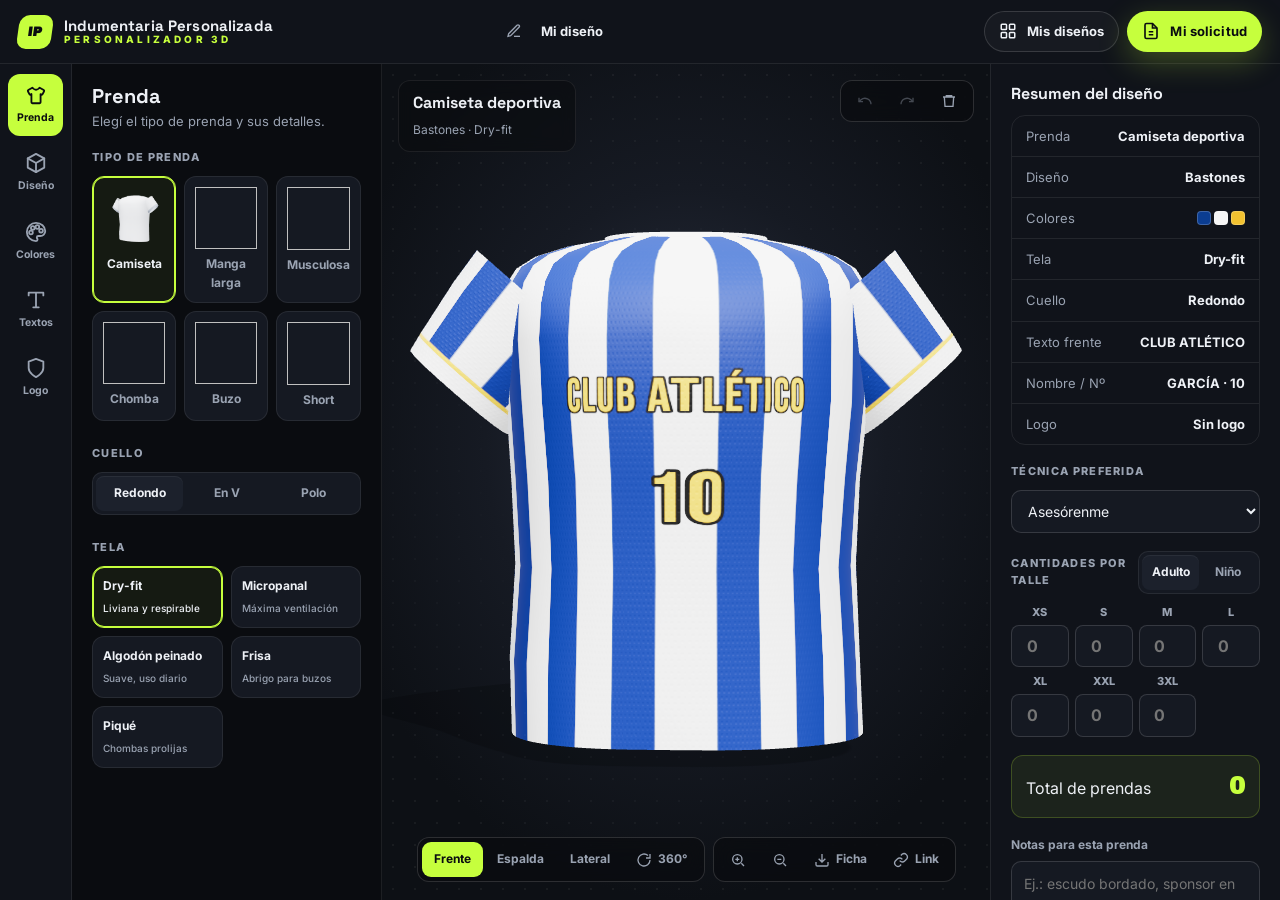
==== personalizar.html @ b4f195c6 "Sitio web con catálogo 3D y personalizador de prendas - Portada con prenda 3D interactiva, sectores " ====
<!doctype html>
<html lang="es">
<head>
  <meta charset="utf-8">
  <meta name="viewport" content="width=device-width, initial-scale=1, viewport-fit=cover">
  <title>Personalizador 3D | Indumentaria Personalizada</title>
  <meta name="description" content="Diseñá tu indumentaria en 3D: elegí prenda, estilo, colores, escudo, nombre y número, y pedí tu presupuesto.">
  <meta name="theme-color" content="#10131a">
  <link rel="preconnect" href="https://fonts.googleapis.com">
  <link rel="preconnect" href="https://fonts.gstatic.com" crossorigin>
  <link href="https://fonts.googleapis.com/css2?family=Archivo+Black&family=Bebas+Neue&family=Graduate&family=Inter:wght@400;500;600;700;800&family=Playfair+Display:wght@800&family=Space+Grotesk:wght@500;700&display=swap" rel="stylesheet">
  <link rel="stylesheet" href="css/styles.css">
  <script type="importmap">
    { "imports": { "three": "./vendor/three/three.module.min.js", "three/addons/": "./vendor/three/addons/" } }
  </script>
</head>
<body>
<div class="app">
  <!-- Barra superior -->
  <header class="app-bar">
    <a href="index.html" class="brand" aria-label="Volver al inicio">
      <span class="brand-mark" data-cfg="marcaCorta">IP</span>
      <span class="brand-text"><strong data-cfg="marca">Indumentaria Personalizada</strong><span>PERSONALIZADOR 3D</span></span>
    </a>
    <div class="app-bar-mid">
      <svg width="16" height="16" viewBox="0 0 24 24" fill="none" stroke="currentColor" stroke-width="2"><path d="M12 20h9"/><path d="M16.5 3.5a2.1 2.1 0 0 1 3 3L7 19l-4 1 1-4z"/></svg>
      <input id="designName" value="Mi diseño" aria-label="Nombre del diseño" maxlength="40">
    </div>
    <div class="app-bar-actions">
      <button class="btn btn-ghost btn-sm" id="openSaved" title="Mis diseños">
        <svg viewBox="0 0 24 24" fill="none" stroke="currentColor" stroke-width="2"><rect x="3" y="3" width="7" height="7" rx="1"/><rect x="14" y="3" width="7" height="7" rx="1"/><rect x="3" y="14" width="7" height="7" rx="1"/><rect x="14" y="14" width="7" height="7" rx="1"/></svg>
        <span class="btn-label">Mis diseños</span>
      </button>
      <button class="btn btn-primary btn-sm cart-btn" id="openCart">
        <svg viewBox="0 0 24 24" fill="none" stroke="currentColor" stroke-width="2.2"><path d="M14 2H6a2 2 0 0 0-2 2v16a2 2 0 0 0 2 2h12a2 2 0 0 0 2-2V8z"/><path d="M14 2v6h6M9 13h6M9 17h6"/></svg>
        <span class="btn-label">Mi solicitud</span>
        <span class="cart-count" id="cartCount" data-n="0">0</span>
      </button>
    </div>
  </header>

  <div class="workspace">
    <!-- Navegación de pasos -->
    <nav class="rail" id="rail" aria-label="Pasos de personalización"></nav>

    <!-- Panel de opciones -->
    <aside class="panel" id="panel">
      <section class="panel-section" data-sec="prenda">
        <h2>Prenda</h2>
        <p class="sub">Elegí el tipo de prenda y sus detalles.</p>
        <div class="group"><div class="group-label">Tipo de prenda</div><div class="opt-grid cols-3" id="productOpts"></div></div>
        <div class="group" id="collarGroup"><div class="group-label">Cuello</div><div class="seg" id="collarSeg"></div></div>
        <div class="group"><div class="group-label">Tela</div><div class="opt-grid" id="fabricOpts"></div></div>
      </section>

      <section class="panel-section" data-sec="diseno">
        <h2>Diseño</h2>
        <p class="sub">Arrancá con una plantilla o elegí un estilo de diseño.</p>
        <div class="group"><div class="group-label">Estilo</div><div class="opt-grid cols-3" id="patternOpts"></div></div>
        <div class="group"><div class="group-label">Plantillas</div><div class="opt-grid cols-3" id="templateOpts"></div></div>
      </section>

      <section class="panel-section" data-sec="colores">
        <h2>Colores</h2>
        <p class="sub">Tocá una zona y elegí su color.</p>
        <div class="group"><div class="color-rows" id="colorRows"></div>
          <div class="swatches" id="swatches" aria-label="Colores rápidos"></div>
        </div>
        <div class="group"><div class="group-label">Paletas sugeridas</div><div class="palettes" id="palettes"></div></div>
      </section>

      <section class="panel-section" data-sec="textos">
        <h2>Textos y números</h2>
        <p class="sub">Nombre de la institución, jugador y número.</p>
        <div class="field"><label for="tFront">Texto frente (club, colegio o empresa)</label><input class="input" id="tFront" maxlength="22"></div>
        <div class="row2">
          <div class="field"><label for="tName">Nombre espalda</label><input class="input" id="tName" maxlength="14"></div>
          <div class="field"><label for="tNumber">Número</label><input class="input" id="tNumber" maxlength="3" inputmode="numeric"></div>
        </div>
        <div class="toggle">Número también al frente <label class="switch"><input type="checkbox" id="tFrontNumber"><span></span></label></div>
        <div class="toggle">Contorno en letras <label class="switch"><input type="checkbox" id="tOutline"><span></span></label></div>
        <div class="group" style="margin-top: 12px"><div class="group-label">Tipografía</div><div class="opt-grid" id="fontOpts"></div></div>
        <p class="note"><svg viewBox="0 0 24 24" fill="none" stroke="currentColor" stroke-width="2"><circle cx="12" cy="12" r="10"/><path d="M12 16v-4M12 8h.01"/></svg>Si cada prenda lleva un nombre y número distinto, contanos en la solicitud y te pedimos la lista.</p>
      </section>

      <section class="panel-section" data-sec="logo">
        <h2>Escudo / Logo</h2>
        <p class="sub">Subí tu escudo o logo para verlo aplicado.</p>
        <input type="file" id="logoFile" accept="image/png,image/jpeg,image/svg+xml,image/webp" hidden>
        <div class="drop" id="logoDrop" tabindex="0" role="button" aria-label="Subir logo">
          <svg viewBox="0 0 24 24" fill="none" stroke="currentColor" stroke-width="2"><path d="M21 15v4a2 2 0 0 1-2 2H5a2 2 0 0 1-2-2v-4"/><path d="M17 8l-5-5-5 5M12 3v12"/></svg>
          <div><strong>Arrastrá tu archivo</strong> o hacé clic<br><small>PNG con fondo transparente, JPG o SVG</small></div>
        </div>
        <div id="logoControls" hidden>
          <div class="logo-preview" style="margin-top: 14px"><img id="logoImg" alt="Logo cargado"><div style="flex:1"><strong style="font-size: 13px">Logo cargado</strong><br><button class="btn btn-ghost btn-sm" id="logoRemove" style="margin-top: 6px">Quitar</button></div></div>
          <div class="group" style="margin-top: 18px"><div class="group-label">Posición</div><div class="seg" id="logoPosSeg"></div></div>
          <div class="group"><div class="group-label">Tamaño <span id="logoSizeVal">100%</span></div><input type="range" class="range" id="logoSize" min="0.6" max="1.6" step="0.05"></div>
        </div>
      </section>
    </aside>

    <!-- Visor 3D -->
    <main class="viewer" id="viewer">
      <div class="viewer-canvas" id="viewerCanvas" aria-label="Vista 3D de la prenda. Arrastrá para girar, rueda para zoom."></div>
      <div class="loading" id="loading"><div class="spinner"></div></div>
      <div class="viewer-top">
        <div class="viewer-title"><strong id="vtProduct">Camiseta deportiva</strong><span id="vtPattern">Bastones</span></div>
        <div class="tool-group">
          <button id="undoBtn" title="Deshacer (Ctrl+Z)" aria-label="Deshacer"><svg viewBox="0 0 24 24" fill="none" stroke="currentColor" stroke-width="2"><path d="M3 7v6h6"/><path d="M21 17a9 9 0 0 0-15-6.7L3 13"/></svg></button>
          <button id="redoBtn" title="Rehacer" aria-label="Rehacer"><svg viewBox="0 0 24 24" fill="none" stroke="currentColor" stroke-width="2"><path d="M21 7v6h-6"/><path d="M3 17a9 9 0 0 1 15-6.7L21 13"/></svg></button>
          <button id="resetBtn" title="Empezar de nuevo" aria-label="Empezar de nuevo"><svg viewBox="0 0 24 24" fill="none" stroke="currentColor" stroke-width="2"><path d="M3 6h18M8 6V4h8v2M19 6l-1 14H6L5 6"/></svg></button>
        </div>
      </div>
      <div class="viewer-tools">
        <div class="tool-group" id="viewBtns">
          <button data-view="frente" class="active">Frente</button>
          <button data-view="espalda">Espalda</button>
          <button data-view="izq">Lateral</button>
          <button data-view="rotar" title="Girar automáticamente"><svg viewBox="0 0 24 24" fill="none" stroke="currentColor" stroke-width="2"><path d="M21 12a9 9 0 1 1-3-6.7"/><path d="M21 3v6h-6"/></svg><span>360°</span></button>
        </div>
        <div class="tool-group">
          <button id="zoomIn" aria-label="Acercar"><svg viewBox="0 0 24 24" fill="none" stroke="currentColor" stroke-width="2"><circle cx="11" cy="11" r="7"/><path d="M21 21l-4-4M11 8v6M8 11h6"/></svg></button>
          <button id="zoomOut" aria-label="Alejar"><svg viewBox="0 0 24 24" fill="none" stroke="currentColor" stroke-width="2"><circle cx="11" cy="11" r="7"/><path d="M21 21l-4-4M8 11h6"/></svg></button>
          <button id="snapBtn" title="Descargar ficha del diseño"><svg viewBox="0 0 24 24" fill="none" stroke="currentColor" stroke-width="2"><path d="M21 15v4a2 2 0 0 1-2 2H5a2 2 0 0 1-2-2v-4"/><path d="M7 10l5 5 5-5M12 15V3"/></svg><span>Ficha</span></button>
          <button id="shareBtn" title="Copiar link del diseño"><svg viewBox="0 0 24 24" fill="none" stroke="currentColor" stroke-width="2"><path d="M10 13a5 5 0 0 0 7.5.5l3-3a5 5 0 0 0-7-7l-1.7 1.7"/><path d="M14 11a5 5 0 0 0-7.5-.5l-3 3a5 5 0 0 0 7 7l1.7-1.7"/></svg><span>Link</span></button>
        </div>
      </div>
    </main>

    <!-- Resumen + cantidades -->
    <aside class="summary" id="summary">
      <div>
        <h3 style="margin-bottom: 12px">Resumen del diseño</h3>
        <dl class="spec" id="spec" style="margin: 0"></dl>
      </div>
      <div>
        <div class="group-label">Técnica preferida</div>
        <select class="select" id="technique">
          <option>Asesórenme</option><option>Sublimación</option><option>Bordado</option><option>Estampado / Vinilo</option>
        </select>
      </div>
      <div>
        <div class="group-label">Cantidades por talle
          <div class="seg" id="sizeSeg" style="width: 150px"><button data-k="adulto" class="active">Adulto</button><button data-k="nino">Niño</button></div>
        </div>
        <div class="sizes" id="sizes"></div>
      </div>
      <div class="total-units"><span>Total de prendas</span><strong id="totalUnits">0</strong></div>
      <div class="field" style="margin: 0"><label for="itemNotes">Notas para esta prenda</label><textarea class="textarea" id="itemNotes" placeholder="Ej.: escudo bordado, sponsor en la espalda, lista de nombres…"></textarea></div>
      <button class="btn btn-primary btn-block" id="addToCart">
        <svg viewBox="0 0 24 24" fill="none" stroke="currentColor" stroke-width="2.4"><path d="M12 5v14M5 12h14"/></svg>
        Agregar a mi solicitud
      </button>
      <button class="btn btn-ghost btn-block" id="saveDesign">Guardar en Mis diseños</button>
      <p class="note"><svg viewBox="0 0 24 24" fill="none" stroke="currentColor" stroke-width="2"><path d="M12 22s8-4 8-10V5l-8-3-8 3v7c0 6 8 10 8 10z"/></svg>La vista 3D es una referencia. Antes de producir te enviamos la propuesta final para aprobar.</p>
    </aside>
  </div>
</div>

<!-- Drawer: Solicitud de presupuesto -->
<div class="overlay" id="overlay"></div>
<aside class="drawer" id="cartDrawer" aria-label="Solicitud de presupuesto" aria-hidden="true">
  <div class="drawer-head">
    <h2>Solicitud de presupuesto</h2>
    <button class="icon-btn" data-close aria-label="Cerrar"><svg viewBox="0 0 24 24" fill="none" stroke="currentColor" stroke-width="2"><path d="M18 6L6 18M6 6l12 12"/></svg></button>
  </div>
  <div class="drawer-body" id="cartBody"></div>
</aside>

<!-- Drawer: Mis diseños -->
<aside class="drawer" id="savedDrawer" aria-label="Mis diseños" aria-hidden="true">
  <div class="drawer-head">
    <h2>Mis diseños</h2>
    <button class="icon-btn" data-close aria-label="Cerrar"><svg viewBox="0 0 24 24" fill="none" stroke="currentColor" stroke-width="2"><path d="M18 6L6 18M6 6l12 12"/></svg></button>
  </div>
  <div class="drawer-body" id="savedBody"></div>
</aside>

<div class="toast" id="toast" role="status" aria-live="polite"></div>

<script type="module" src="js/customizer.js"></script>
</body>
</html>
---- css/styles.css ----
/* =========================================================================
   Indumentaria Personalizada — estilos
   ========================================================================= */
:root {
  --bg: #0a0c10;
  --bg-2: #10131a;
  --surface: #151922;
  --surface-2: #1c212c;
  --line: rgba(255, 255, 255, 0.08);
  --line-2: rgba(255, 255, 255, 0.14);
  --text: #eef1f6;
  --muted: #9aa3b2;
  --accent: #c6ff3d;
  --accent-ink: #0a0c10;
  --blue: #3d7bff;
  --radius: 18px;
  --radius-sm: 10px;
  --shadow: 0 20px 60px rgba(0, 0, 0, 0.45);
  --font: 'Inter', system-ui, -apple-system, Segoe UI, Roboto, sans-serif;
  --display: 'Archivo Black', 'Inter', sans-serif;
  --grot: 'Space Grotesk', 'Inter', sans-serif;
  color-scheme: dark;
}

* { box-sizing: border-box; }
html { scroll-behavior: smooth; }
body {
  margin: 0;
  font-family: var(--font);
  background: var(--bg);
  color: var(--text);
  font-size: 16px;
  line-height: 1.55;
  -webkit-font-smoothing: antialiased;
}
img { max-width: 100%; display: block; }
a { color: inherit; text-decoration: none; }
button { font: inherit; color: inherit; cursor: pointer; }
input, select, textarea { font: inherit; color: inherit; }
:focus-visible { outline: 2px solid var(--accent); outline-offset: 3px; border-radius: 6px; }

.container { width: min(1200px, 100% - 40px); margin-inline: auto; }

/* ---------- Botones ---------- */
.btn {
  display: inline-flex; align-items: center; justify-content: center; gap: 10px;
  padding: 14px 22px; border-radius: 999px; border: 1px solid transparent;
  font-weight: 700; font-size: 15px; letter-spacing: 0.01em;
  transition: transform .2s ease, background .2s ease, border-color .2s ease, box-shadow .2s;
  white-space: nowrap;
}
.btn:hover { transform: translateY(-2px); }
.btn-primary { background: var(--accent); color: var(--accent-ink); box-shadow: 0 10px 30px rgba(198, 255, 61, 0.25); }
.btn-primary:hover { box-shadow: 0 14px 40px rgba(198, 255, 61, 0.38); }
.btn-ghost { border-color: var(--line-2); background: rgba(255, 255, 255, 0.03); }
.btn-ghost:hover { border-color: rgba(255, 255, 255, 0.35); }
.btn-sm { padding: 9px 14px; font-size: 13px; }
.btn-block { width: 100%; }
.btn svg { width: 18px; height: 18px; }

.tag {
  display: inline-flex; align-items: center; gap: 8px;
  padding: 6px 12px; border-radius: 999px; font-size: 12px; font-weight: 700;
  letter-spacing: .08em; text-transform: uppercase;
  background: rgba(198, 255, 61, 0.1); color: var(--accent); border: 1px solid rgba(198, 255, 61, 0.25);
}
.tag .dot { width: 7px; height: 7px; border-radius: 50%; background: var(--accent); box-shadow: 0 0 12px var(--accent); }

.eyebrow { font-family: var(--grot); font-weight: 700; letter-spacing: .14em; text-transform: uppercase; font-size: 13px; color: var(--accent); }
h1, h2, h3 { margin: 0; line-height: 1.05; }
.h-display { font-family: var(--display); text-transform: uppercase; letter-spacing: -0.01em; }
.section { padding: 110px 0; position: relative; }
.section-head { display: flex; justify-content: space-between; align-items: end; gap: 30px; margin-bottom: 48px; flex-wrap: wrap; }
.section-head h2 { font-size: clamp(32px, 4.4vw, 56px); margin-top: 12px; max-width: 20ch; }
.section-head p { color: var(--muted); max-width: 44ch; margin: 0; }

/* ---------- Header ---------- */
.site-header {
  position: fixed; inset: 0 0 auto 0; z-index: 50;
  transition: background .3s, border-color .3s, backdrop-filter .3s;
  border-bottom: 1px solid transparent;
}
.site-header.scrolled { background: rgba(10, 12, 16, 0.78); backdrop-filter: blur(14px); border-color: var(--line); }
.nav { display: flex; align-items: center; justify-content: space-between; height: 74px; gap: 20px; }
.brand { display: flex; align-items: center; gap: 12px; font-weight: 800; }
.brand-mark {
  width: 40px; height: 40px; border-radius: 12px; display: grid; place-items: center;
  background: var(--accent); color: var(--accent-ink); font-family: var(--display); font-size: 16px;
  transform: skewX(-8deg);
}
.brand-text { display: flex; flex-direction: column; line-height: 1.05; }
.brand-text strong { font-family: var(--grot); font-size: 15px; letter-spacing: .01em; }
.brand-text span { font-size: 10px; letter-spacing: .32em; color: var(--accent); font-weight: 800; }
.nav-links { display: flex; gap: 28px; font-size: 14px; font-weight: 600; color: var(--muted); }
.nav-links a { transition: color .2s; }
.nav-links a:hover { color: var(--text); }
.nav-cta { display: flex; gap: 10px; align-items: center; }
.menu-btn { display: none; background: none; border: 1px solid var(--line-2); border-radius: 10px; width: 42px; height: 42px; }

/* ---------- Hero ---------- */
.hero {
  min-height: 100vh; padding-top: 74px; position: relative; overflow: hidden;
  display: flex; align-items: center;
  background:
    radial-gradient(900px 600px at 78% 45%, rgba(61, 123, 255, 0.22), transparent 60%),
    radial-gradient(700px 500px at 60% 85%, rgba(198, 255, 61, 0.08), transparent 60%),
    var(--bg);
}
.hero::before {
  content: ''; position: absolute; inset: 0; pointer-events: none;
  background-image: linear-gradient(var(--line) 1px, transparent 1px), linear-gradient(90deg, var(--line) 1px, transparent 1px);
  background-size: 64px 64px; mask-image: radial-gradient(ellipse at 65% 50%, #000 10%, transparent 70%);
  opacity: .5;
}
.hero-grid { display: grid; grid-template-columns: 1fr 1.05fr; gap: 30px; align-items: center; position: relative; }
.hero h1 { font-size: clamp(44px, 6.4vw, 92px); margin: 22px 0; }
.hero h1 .stroke { -webkit-text-stroke: 2px var(--text); color: transparent; }
.hero h1 .hl { color: var(--accent); }
.hero p.lead { font-size: 18px; color: var(--muted); max-width: 48ch; margin: 0 0 32px; }
.hero-actions { display: flex; gap: 12px; flex-wrap: wrap; }
.hero-stats { display: flex; gap: 34px; margin-top: 48px; flex-wrap: wrap; }
.hero-stats div { border-left: 2px solid var(--accent); padding-left: 14px; }
.hero-stats strong { display: block; font-family: var(--grot); font-size: 15px; }
.hero-stats span { color: var(--muted); font-size: 13px; }

.stage { position: relative; height: min(78vh, 720px); min-height: 460px; }
.stage-canvas { position: absolute; inset: 0; cursor: grab; }
.stage-canvas:active { cursor: grabbing; }
.stage-ring {
  position: absolute; left: 50%; bottom: 7%; width: 70%; aspect-ratio: 3.2; transform: translateX(-50%);
  border-radius: 50%; border: 1px solid rgba(198, 255, 61, 0.35);
  box-shadow: 0 0 60px rgba(198, 255, 61, 0.15), inset 0 0 40px rgba(198, 255, 61, 0.1);
  pointer-events: none;
}
.stage-ui {
  position: absolute; left: 50%; bottom: 0; transform: translateX(-50%);
  display: flex; flex-direction: column; align-items: center; gap: 12px; width: 100%;
}
.chip-row { display: flex; gap: 6px; flex-wrap: wrap; justify-content: center; padding: 6px; border-radius: 999px; background: rgba(21, 25, 34, 0.8); border: 1px solid var(--line); backdrop-filter: blur(10px); }
.chip { border: 0; background: transparent; padding: 8px 14px; border-radius: 999px; font-size: 13px; font-weight: 700; color: var(--muted); transition: .2s; }
.chip:hover { color: var(--text); }
.chip.active { background: var(--text); color: var(--bg); }
.swatch-row { display: flex; gap: 8px; }
.swatch-row button {
  width: 30px; height: 30px; border-radius: 50%; border: 2px solid rgba(255, 255, 255, 0.2);
  background: conic-gradient(var(--c1) 0 50%, var(--c2) 0 100%); transition: transform .2s;
}
.swatch-row button:hover, .swatch-row button.active { transform: scale(1.15); border-color: #fff; }
.stage-hint { position: absolute; top: 12%; right: 4%; font-size: 12px; color: var(--muted); display: flex; gap: 8px; align-items: center; background: rgba(21, 25, 34, 0.7); padding: 8px 12px; border-radius: 999px; border: 1px solid var(--line); }
.float-card {
  position: absolute; background: rgba(21, 25, 34, 0.82); border: 1px solid var(--line-2); backdrop-filter: blur(12px);
  border-radius: 14px; padding: 12px 14px; font-size: 13px; box-shadow: var(--shadow);
  animation: floaty 6s ease-in-out infinite;
}
.float-card strong { display: block; font-family: var(--grot); }
.float-card span { color: var(--muted); font-size: 12px; }
.float-card.fc1 { top: 26%; left: 0; }
.float-card.fc2 { top: 52%; right: 0; animation-delay: -3s; }
@keyframes floaty { 50% { transform: translateY(-10px); } }

/* ---------- Marquee ---------- */
.marquee { border-block: 1px solid var(--line); background: var(--accent); color: var(--accent-ink); overflow: hidden; transform: rotate(-1.2deg); margin: 0 -20px; }
.marquee-track { display: flex; gap: 40px; padding: 16px 0; width: max-content; animation: marquee 28s linear infinite; font-family: var(--display); font-size: 22px; text-transform: uppercase; }
.marquee-track span { display: inline-flex; align-items: center; gap: 40px; }
.marquee-track span::after { content: '✦'; font-size: 16px; }
@keyframes marquee { to { transform: translateX(-50%); } }

/* ---------- Sectores ---------- */
.sectors { display: grid; grid-template-columns: repeat(3, 1fr); gap: 20px; }
.sector {
  position: relative; border-radius: var(--radius); overflow: hidden; padding: 30px; min-height: 600px;
  background: var(--surface); border: 1px solid var(--line);
  display: flex; flex-direction: column; justify-content: flex-end; isolation: isolate;
  transition: transform .35s ease, border-color .35s;
}
.sector:hover { transform: translateY(-6px); border-color: var(--line-2); }
.sector .sector-img { position: absolute; top: 40px; left: 0; right: 0; height: 290px; z-index: -1; display: flex; align-items: center; justify-content: center; }
.sector .sector-img img { height: 100%; width: auto; max-width: 90%; object-fit: contain; transition: transform .6s ease; filter: drop-shadow(0 20px 30px rgba(0,0,0,.5)); }
.sector:hover .sector-img img { transform: scale(1.06) rotate(-2deg); }
.sector::before { content: ''; position: absolute; inset: 0; z-index: -2; background: radial-gradient(circle at 50% 30%, var(--glow, rgba(61,123,255,.25)), transparent 60%); }
.sector .num { position: absolute; top: 22px; left: 26px; font-family: var(--display); font-size: 14px; color: var(--muted); }
.sector h3 { font-family: var(--display); font-size: 30px; text-transform: uppercase; }
.sector p { color: var(--muted); font-size: 15px; margin: 10px 0 18px; }
.sector ul { list-style: none; padding: 0; margin: 0 0 22px; display: flex; flex-wrap: wrap; gap: 6px; }
.sector li { font-size: 12px; padding: 5px 10px; border-radius: 999px; background: rgba(255,255,255,.06); border: 1px solid var(--line); }
.sector .link { font-weight: 700; color: var(--accent); display: inline-flex; gap: 8px; align-items: center; }
.sector .link::after { content: '→'; transition: transform .2s; }
.sector:hover .link::after { transform: translateX(4px); }

/* ---------- Productos ---------- */
.products { display: grid; grid-template-columns: repeat(3, 1fr); gap: 20px; }
.product {
  background: linear-gradient(180deg, var(--surface-2), var(--surface)); border: 1px solid var(--line);
  border-radius: var(--radius); overflow: hidden; display: flex; flex-direction: column; transition: transform .3s, border-color .3s;
}
.product:hover { transform: translateY(-5px); border-color: var(--line-2); }
.product-media { aspect-ratio: 1 / 0.95; display: grid; place-items: center; position: relative; background: radial-gradient(circle at 50% 45%, rgba(255,255,255,.09), transparent 65%); }
.product-media img { width: 78%; height: 92%; object-fit: contain; transition: opacity .4s, transform .5s ease; }
.product-media img.back { position: absolute; opacity: 0; }
.product:hover .product-media img.front { opacity: 0; }
.product:hover .product-media img.back { opacity: 1; transform: scale(1.03); }
.product-media .badge3d { position: absolute; top: 14px; right: 14px; font-size: 11px; font-weight: 800; padding: 4px 8px; border-radius: 6px; background: rgba(0,0,0,.5); border: 1px solid var(--line-2); letter-spacing: .08em; }
.product-body { padding: 20px 22px 22px; display: flex; flex-direction: column; gap: 8px; flex: 1; }
.product-body h3 { font-family: var(--grot); font-size: 20px; }
.product-body p { margin: 0; color: var(--muted); font-size: 14px; flex: 1; }
.product-tags { display: flex; gap: 6px; flex-wrap: wrap; margin: 6px 0 12px; }
.product-tags span { font-size: 11px; font-weight: 700; padding: 4px 8px; border-radius: 6px; background: rgba(61,123,255,.14); color: #a9c3ff; }
.skeleton { background: linear-gradient(90deg, rgba(255,255,255,.04), rgba(255,255,255,.09), rgba(255,255,255,.04)); background-size: 200% 100%; animation: sk 1.4s infinite; border-radius: 12px; width: 70%; height: 80%; }
@keyframes sk { to { background-position: -200% 0; } }

/* ---------- Plantillas ---------- */
.templates { display: grid; grid-template-columns: repeat(6, 1fr); gap: 14px; }
.tpl {
  background: var(--surface); border: 1px solid var(--line); border-radius: 14px; overflow: hidden; text-align: left; padding: 0;
  transition: transform .25s, border-color .25s;
}
.tpl:hover { transform: translateY(-4px); border-color: var(--accent); }
.tpl .tpl-img { aspect-ratio: 1; display: grid; place-items: center; background: radial-gradient(circle at 50% 45%, rgba(255,255,255,.08), transparent 70%); }
.tpl .tpl-img img { width: 86%; height: 86%; object-fit: contain; }
.tpl .tpl-info { padding: 10px 12px 12px; }
.tpl strong { display: block; font-size: 13px; font-family: var(--grot); }
.tpl span { font-size: 11px; color: var(--muted); }

/* ---------- Proceso ---------- */
.steps { display: grid; grid-template-columns: repeat(4, 1fr); gap: 16px; counter-reset: step; }
.step { padding: 28px; border-radius: var(--radius); background: var(--surface); border: 1px solid var(--line); position: relative; overflow: hidden; }
.step::before { counter-increment: step; content: '0' counter(step); font-family: var(--display); font-size: 64px; color: rgba(255,255,255,.05); position: absolute; right: 14px; top: 0; }
.step .icon { width: 48px; height: 48px; border-radius: 14px; display: grid; place-items: center; background: rgba(198,255,61,.12); color: var(--accent); margin-bottom: 18px; }
.step .icon svg { width: 24px; height: 24px; }
.step h3 { font-family: var(--grot); font-size: 19px; margin-bottom: 8px; }
.step p { color: var(--muted); font-size: 14px; margin: 0; }

/* ---------- Técnicas ---------- */
.tech { display: grid; grid-template-columns: 1.1fr 1fr; gap: 20px; }
.tech-card { border-radius: var(--radius); border: 1px solid var(--line); background: var(--surface); padding: 32px; }
.tech-list { display: grid; gap: 14px; margin-top: 20px; }
.tech-item { display: grid; grid-template-columns: 44px 1fr; gap: 14px; align-items: start; padding: 16px; border-radius: 14px; background: rgba(255,255,255,.03); border: 1px solid var(--line); }
.tech-item .ic { width: 44px; height: 44px; border-radius: 12px; display: grid; place-items: center; background: rgba(61,123,255,.16); color: #a9c3ff; }
.tech-item h4 { margin: 0 0 4px; font-family: var(--grot); font-size: 16px; }
.tech-item p { margin: 0; color: var(--muted); font-size: 14px; }
.fabrics { display: grid; grid-template-columns: 1fr 1fr; gap: 12px; margin-top: 20px; }
.fabric { padding: 18px; border-radius: 14px; border: 1px solid var(--line); background: rgba(255,255,255,.03); }
.fabric .fx { height: 70px; border-radius: 10px; margin-bottom: 12px; background-color: #2a3242; }
.fabric strong { font-family: var(--grot); display: block; }
.fabric span { font-size: 13px; color: var(--muted); }
.fx-dry { background-image: radial-gradient(circle, rgba(255,255,255,.25) 1.4px, transparent 1.6px); background-size: 8px 8px; }
.fx-mp { background-image: radial-gradient(circle, rgba(0,0,0,.45) 3px, transparent 3.4px); background-size: 12px 12px; }
.fx-alg { background-image: repeating-linear-gradient(90deg, rgba(255,255,255,.08) 0 2px, transparent 2px 5px); }
.fx-fri { background-image: repeating-linear-gradient(45deg, rgba(255,255,255,.07) 0 3px, transparent 3px 7px), radial-gradient(circle at 30% 40%, rgba(255,255,255,.1), transparent 60%); }

/* ---------- CTA ---------- */
.cta {
  border-radius: 28px; padding: 64px; position: relative; overflow: hidden;
  background: linear-gradient(120deg, #1d2a5a, #0f1630 50%, #142010);
  border: 1px solid var(--line-2); display: grid; grid-template-columns: 1.4fr 1fr; gap: 30px; align-items: center;
}
.cta::after { content: ''; position: absolute; width: 500px; height: 500px; right: -120px; top: -160px; background: radial-gradient(circle, rgba(198,255,61,.25), transparent 60%); }
.cta h2 { font-size: clamp(30px, 4vw, 52px); }
.cta p { color: #c3cad8; }
.cta-actions { display: flex; gap: 12px; flex-wrap: wrap; justify-content: flex-end; position: relative; z-index: 1; }

/* ---------- FAQ ---------- */
.faq { display: grid; gap: 10px; max-width: 860px; }
.faq details { border: 1px solid var(--line); border-radius: 14px; background: var(--surface); padding: 0 22px; }
.faq summary { cursor: pointer; padding: 20px 0; font-weight: 700; list-style: none; display: flex; justify-content: space-between; gap: 20px; }
.faq summary::after { content: '+'; color: var(--accent); font-size: 22px; line-height: 1; transition: transform .2s; }
.faq details[open] summary::after { transform: rotate(45deg); }
.faq details p { color: var(--muted); margin: 0 0 20px; }

/* ---------- Footer ---------- */
.site-footer { border-top: 1px solid var(--line); padding: 60px 0 30px; margin-top: 40px; color: var(--muted); font-size: 14px; }
.footer-grid { display: grid; grid-template-columns: 1.4fr 1fr 1fr 1fr; gap: 30px; }
.footer-grid h4 { color: var(--text); font-family: var(--grot); margin: 0 0 14px; }
.footer-grid ul { list-style: none; padding: 0; margin: 0; display: grid; gap: 8px; }
.footer-grid a:hover { color: var(--text); }
.footer-bottom { display: flex; justify-content: space-between; margin-top: 40px; padding-top: 20px; border-top: 1px solid var(--line); flex-wrap: wrap; gap: 10px; }

.wa-float {
  position: fixed; right: 20px; bottom: 20px; z-index: 60; width: 56px; height: 56px; border-radius: 50%;
  background: #25d366; display: grid; place-items: center; box-shadow: 0 10px 30px rgba(37, 211, 102, .4); transition: transform .2s;
}
.wa-float:hover { transform: scale(1.08); }
.wa-float svg { width: 28px; height: 28px; color: #fff; }

/* Animación de aparición */
.reveal { opacity: 0; transform: translateY(30px); transition: opacity .8s ease, transform .8s ease; }
.reveal.in { opacity: 1; transform: none; }

/* =========================================================================
   PERSONALIZADOR (dashboard)
   ========================================================================= */
.app { height: 100vh; height: 100dvh; display: grid; grid-template-rows: 64px 1fr; overflow: hidden; }
.app-bar { display: flex; align-items: center; justify-content: space-between; padding: 0 18px; border-bottom: 1px solid var(--line); background: var(--bg-2); gap: 14px; }
.app-bar .brand-mark { width: 34px; height: 34px; font-size: 13px; border-radius: 10px; }
.app-bar-mid { display: flex; align-items: center; gap: 8px; font-size: 13px; color: var(--muted); }
.app-bar-mid input { background: transparent; border: 1px solid transparent; border-radius: 8px; padding: 6px 10px; font-weight: 700; color: var(--text); width: 220px; }
.app-bar-mid input:hover, .app-bar-mid input:focus { border-color: var(--line-2); outline: none; }
.app-bar-actions { display: flex; gap: 8px; align-items: center; }
.cart-btn { position: relative; }
.cart-count { position: absolute; top: -6px; right: -6px; min-width: 20px; height: 20px; border-radius: 10px; background: var(--accent); color: var(--accent-ink); font-size: 11px; font-weight: 800; display: grid; place-items: center; padding: 0 5px; }
.cart-count:empty, .cart-count[data-n="0"] { display: none; }

.workspace { display: grid; grid-template-columns: 72px 340px 1fr 320px; min-height: 0; }
.rail { border-right: 1px solid var(--line); background: var(--bg-2); display: flex; flex-direction: column; padding: 10px 8px; gap: 6px; }
.rail button {
  border: 0; background: transparent; border-radius: 12px; padding: 10px 4px; display: flex; flex-direction: column; align-items: center; gap: 4px;
  font-size: 10.5px; font-weight: 700; color: var(--muted); transition: .2s;
}
.rail button svg { width: 22px; height: 22px; }
.rail button:hover { color: var(--text); background: rgba(255,255,255,.04); }
.rail button.active { color: var(--accent-ink); background: var(--accent); }

.panel { border-right: 1px solid var(--line); background: var(--bg); overflow-y: auto; padding: 22px 20px 40px; }
.panel-section { display: none; }
.panel-section.active { display: block; animation: fadeIn .3s ease; }
@keyframes fadeIn { from { opacity: 0; transform: translateX(-6px); } }
.panel h2 { font-family: var(--grot); font-size: 20px; margin-bottom: 4px; }
.panel .sub { color: var(--muted); font-size: 13px; margin: 0 0 18px; }
.group { margin-bottom: 24px; }
.group-label { font-size: 11px; text-transform: uppercase; letter-spacing: .12em; font-weight: 800; color: var(--muted); margin-bottom: 10px; display: flex; justify-content: space-between; align-items: center; }

.opt-grid { display: grid; grid-template-columns: repeat(2, 1fr); gap: 8px; }
.opt-grid.cols-3 { grid-template-columns: repeat(3, 1fr); }
.opt {
  border: 1px solid var(--line); background: var(--surface); border-radius: 12px; padding: 10px; text-align: center;
  font-size: 12px; font-weight: 700; color: var(--muted); transition: .2s; display: flex; flex-direction: column; align-items: center; gap: 6px;
}
.opt:hover { border-color: var(--line-2); color: var(--text); }
.opt.active { border-color: var(--accent); color: var(--text); box-shadow: inset 0 0 0 1px var(--accent); background: rgba(198,255,61,.06); }
.opt img { width: 100%; aspect-ratio: 1; object-fit: contain; }
.opt .pat { width: 100%; aspect-ratio: 1.3; border-radius: 8px; border: 1px solid var(--line); }

.color-rows { display: grid; gap: 10px; }
.color-row { display: grid; grid-template-columns: 1fr auto; align-items: center; gap: 10px; padding: 8px 10px; border-radius: 12px; background: var(--surface); border: 1px solid var(--line); }
.color-row label { font-size: 13px; font-weight: 600; }
.color-row .cr-right { display: flex; align-items: center; gap: 8px; }
.color-row code { font-size: 11px; color: var(--muted); text-transform: uppercase; }
.color-input { width: 34px; height: 34px; border-radius: 9px; border: 2px solid var(--line-2); padding: 0; background: none; cursor: pointer; overflow: hidden; }
.color-input::-webkit-color-swatch-wrapper { padding: 0; }
.color-input::-webkit-color-swatch { border: 0; border-radius: 6px; }
.color-input::-moz-color-swatch { border: 0; border-radius: 6px; }
.color-row.active { border-color: var(--accent); }
.swatches { display: grid; grid-template-columns: repeat(8, 1fr); gap: 6px; margin-top: 12px; }
.swatches button { aspect-ratio: 1; border-radius: 8px; border: 1px solid rgba(255,255,255,.15); transition: transform .15s; }
.swatches button:hover { transform: scale(1.12); }
.palettes { display: grid; grid-template-columns: repeat(5, 1fr); gap: 8px; }
.palettes button { height: 34px; border-radius: 9px; border: 1px solid var(--line-2); background: linear-gradient(90deg, var(--a) 0 45%, var(--b) 45% 80%, var(--c) 80%); transition: transform .15s; }
.palettes button:hover { transform: translateY(-2px); }

.field { display: grid; gap: 6px; margin-bottom: 12px; }
.field label { font-size: 12px; font-weight: 700; color: var(--muted); }
.input, .select, .textarea {
  width: 100%; background: var(--surface); border: 1px solid var(--line-2); border-radius: 10px; padding: 11px 12px; font-size: 14px; transition: border-color .2s;
}
.input:focus, .select:focus, .textarea:focus { border-color: var(--accent); outline: none; }
.textarea { min-height: 90px; resize: vertical; }
.row2 { display: grid; grid-template-columns: 1fr 1fr; gap: 10px; }
.toggle { display: flex; align-items: center; justify-content: space-between; gap: 10px; font-size: 13px; font-weight: 600; padding: 8px 0; }
.switch { position: relative; width: 42px; height: 24px; flex: none; }
.switch input { opacity: 0; width: 0; height: 0; }
.switch span { position: absolute; inset: 0; border-radius: 999px; background: var(--surface-2); border: 1px solid var(--line-2); transition: .2s; cursor: pointer; }
.switch span::before { content: ''; position: absolute; width: 18px; height: 18px; top: 2px; left: 2px; border-radius: 50%; background: var(--muted); transition: .2s; }
.switch input:checked + span { background: var(--accent); }
.switch input:checked + span::before { transform: translateX(18px); background: var(--accent-ink); }

.seg { display: flex; background: var(--surface); border: 1px solid var(--line); border-radius: 10px; padding: 3px; }
.seg button { flex: 1; border: 0; background: transparent; padding: 8px; font-size: 12px; font-weight: 700; color: var(--muted); border-radius: 8px; }
.seg button.active { background: var(--surface-2); color: var(--text); box-shadow: 0 1px 0 rgba(255,255,255,.06) inset; }

.drop {
  border: 1.5px dashed var(--line-2); border-radius: 14px; padding: 22px; text-align: center; color: var(--muted); font-size: 13px; cursor: pointer; transition: .2s;
  display: grid; place-items: center; gap: 8px;
}
.drop:hover, .drop.over { border-color: var(--accent); color: var(--text); background: rgba(198,255,61,.04); }
.drop svg { width: 28px; height: 28px; }
.logo-preview { display: flex; align-items: center; gap: 12px; padding: 10px; border-radius: 12px; background: var(--surface); border: 1px solid var(--line); }
.logo-preview img { width: 56px; height: 56px; object-fit: contain; background: repeating-conic-gradient(#2a2f3a 0 25%, #1f232c 0 50%) 0 0 / 12px 12px; border-radius: 8px; }
.range { width: 100%; accent-color: var(--accent); }

/* Visor central */
.viewer {
  position: relative; min-height: 0; overflow: hidden;
  background:
    radial-gradient(60% 55% at 50% 45%, #2b3242 0%, #161a23 55%, #0d1015 100%);
}
.viewer::after { content: ''; position: absolute; inset: 0; pointer-events: none; background-image: radial-gradient(rgba(255,255,255,.05) 1px, transparent 1px); background-size: 22px 22px; mask-image: radial-gradient(circle at 50% 50%, transparent 30%, #000 80%); }
.viewer-canvas { position: absolute; inset: 0; cursor: grab; }
.viewer-canvas:active { cursor: grabbing; }
.viewer-top { position: absolute; top: 16px; left: 16px; right: 16px; display: flex; align-items: flex-start; justify-content: space-between; gap: 10px; z-index: 2; pointer-events: none; flex-wrap: wrap; }
.viewer-top > * { pointer-events: auto; }
.viewer-title { background: rgba(10,12,16,.6); border: 1px solid var(--line); border-radius: 12px; padding: 10px 14px; backdrop-filter: blur(8px); }
.viewer-title strong { font-family: var(--grot); display: block; }
.viewer-title span { font-size: 12px; color: var(--muted); }
.viewer-tools { position: absolute; left: 50%; bottom: 18px; transform: translateX(-50%); z-index: 2; display: flex; gap: 8px; align-items: center; flex-wrap: wrap; justify-content: center; width: calc(100% - 32px); }
.tool-group { display: flex; gap: 2px; padding: 4px; border-radius: 12px; background: rgba(10,12,16,.72); border: 1px solid var(--line-2); backdrop-filter: blur(10px); }
.tool-group button { border: 0; background: transparent; padding: 8px 12px; border-radius: 9px; font-size: 12px; font-weight: 700; color: var(--muted); display: inline-flex; align-items: center; gap: 6px; }
.tool-group button:hover { color: var(--text); background: rgba(255,255,255,.06); }
.tool-group button.active { color: var(--accent-ink); background: var(--accent); }
.tool-group button svg { width: 16px; height: 16px; }
.loading { position: absolute; inset: 0; display: grid; place-items: center; z-index: 3; background: rgba(13,16,21,.4); transition: opacity .3s; }
.loading.hide { opacity: 0; pointer-events: none; }
.spinner { width: 40px; height: 40px; border-radius: 50%; border: 3px solid rgba(255,255,255,.1); border-top-color: var(--accent); animation: spin .8s linear infinite; }
@keyframes spin { to { transform: rotate(360deg); } }

/* Panel derecho */
.summary { border-left: 1px solid var(--line); background: var(--bg-2); overflow-y: auto; padding: 22px 20px 30px; display: flex; flex-direction: column; gap: 18px; }
.summary h3 { font-family: var(--grot); font-size: 16px; }
.spec { display: grid; gap: 0; border: 1px solid var(--line); border-radius: 14px; overflow: hidden; }
.spec div { display: flex; justify-content: space-between; gap: 10px; padding: 10px 14px; font-size: 13px; border-bottom: 1px solid var(--line); }
.spec div:last-child { border-bottom: 0; }
.spec dt { color: var(--muted); }
.spec dd { margin: 0; font-weight: 700; text-align: right; display: flex; gap: 6px; align-items: center; }
.spec .dots { display: inline-flex; gap: 3px; }
.spec .dots i { width: 14px; height: 14px; border-radius: 4px; border: 1px solid rgba(255,255,255,.2); }
.sizes { display: grid; grid-template-columns: repeat(4, 1fr); gap: 6px; }
.size { display: grid; gap: 4px; text-align: center; }
.size label { font-size: 11px; font-weight: 800; color: var(--muted); }
.size input { width: 100%; text-align: center; background: var(--surface); border: 1px solid var(--line-2); border-radius: 8px; padding: 8px 2px; font-weight: 700; }
.size input:focus { border-color: var(--accent); outline: none; }
.total-units { display: flex; justify-content: space-between; align-items: baseline; padding: 12px 14px; border-radius: 12px; background: rgba(198,255,61,.07); border: 1px solid rgba(198,255,61,.2); }
.total-units strong { font-family: var(--display); font-size: 24px; color: var(--accent); }
.note { font-size: 12px; color: var(--muted); display: flex; gap: 8px; align-items: flex-start; }
.note svg { width: 16px; height: 16px; flex: none; margin-top: 1px; color: var(--accent); }

/* Drawer / modales */
.overlay { position: fixed; inset: 0; background: rgba(0,0,0,.55); backdrop-filter: blur(4px); z-index: 80; opacity: 0; pointer-events: none; transition: opacity .3s; }
.overlay.open { opacity: 1; pointer-events: auto; }
.drawer {
  position: fixed; top: 0; right: 0; bottom: 0; width: min(560px, 100%); z-index: 90; background: var(--bg-2); border-left: 1px solid var(--line-2);
  transform: translateX(100%); transition: transform .4s cubic-bezier(.2,.8,.2,1); display: flex; flex-direction: column;
}
.drawer.open { transform: none; }
.drawer-head { display: flex; justify-content: space-between; align-items: center; padding: 20px 24px; border-bottom: 1px solid var(--line); }
.drawer-head h2 { font-family: var(--grot); font-size: 22px; }
.drawer-body { overflow-y: auto; padding: 20px 24px 30px; flex: 1; }
.drawer-foot { padding: 16px 24px; border-top: 1px solid var(--line); display: grid; gap: 10px; }
.icon-btn { width: 38px; height: 38px; border-radius: 10px; border: 1px solid var(--line-2); background: transparent; display: grid; place-items: center; }
.icon-btn svg { width: 18px; height: 18px; }
.icon-btn:hover { border-color: rgba(255,255,255,.35); }

.cart-item { display: grid; grid-template-columns: 84px 1fr auto; gap: 14px; padding: 12px; border: 1px solid var(--line); border-radius: 14px; background: var(--surface); margin-bottom: 10px; align-items: center; }
.cart-item img { width: 84px; height: 84px; object-fit: contain; border-radius: 10px; background: radial-gradient(circle, #2b3242, #161a23); }
.cart-item h4 { margin: 0 0 4px; font-family: var(--grot); font-size: 15px; }
.cart-item p { margin: 0; color: var(--muted); font-size: 12px; }
.cart-item .ci-actions { display: flex; flex-direction: column; gap: 6px; }
.empty { text-align: center; padding: 40px 10px; color: var(--muted); }
.empty svg { width: 46px; height: 46px; margin: 0 auto 10px; opacity: .5; }
.sector-pick { display: grid; grid-template-columns: repeat(3, 1fr); gap: 8px; margin-bottom: 14px; }
.sector-pick label { cursor: pointer; }
.sector-pick input { position: absolute; opacity: 0; }
.sector-pick span { display: block; text-align: center; padding: 12px 6px; border-radius: 12px; border: 1px solid var(--line-2); font-weight: 700; font-size: 13px; transition: .2s; }
.sector-pick input:checked + span { border-color: var(--accent); background: rgba(198,255,61,.08); color: var(--accent); }
.sector-pick input:focus-visible + span { outline: 2px solid var(--accent); outline-offset: 2px; }
.form-title { font-family: var(--grot); font-size: 16px; margin: 24px 0 12px; }
.success { text-align: center; padding: 30px 10px; }
.success .check { width: 72px; height: 72px; border-radius: 50%; margin: 0 auto 16px; background: rgba(198,255,61,.12); color: var(--accent); display: grid; place-items: center; }
.success .check svg { width: 36px; height: 36px; }
.success h3 { font-family: var(--grot); font-size: 22px; margin-bottom: 8px; }
.success p { color: var(--muted); }
.saved-grid { display: grid; grid-template-columns: repeat(2, 1fr); gap: 10px; }
.saved { border: 1px solid var(--line); background: var(--surface); border-radius: 14px; overflow: hidden; position: relative; }
.saved button.open { border: 0; background: transparent; padding: 0; width: 100%; text-align: left; }
.saved img { width: 100%; aspect-ratio: 1; object-fit: contain; background: radial-gradient(circle, #2b3242, #161a23); }
.saved .si { padding: 8px 10px; font-size: 12px; }
.saved .si strong { display: block; font-size: 13px; }
.saved .del { position: absolute; top: 6px; right: 6px; width: 28px; height: 28px; border-radius: 8px; background: rgba(0,0,0,.6); border: 1px solid var(--line-2); display: grid; place-items: center; }
.saved .del svg { width: 14px; height: 14px; }

.toast {
  position: fixed; left: 50%; bottom: 24px; transform: translate(-50%, 30px); z-index: 120; opacity: 0;
  background: var(--text); color: var(--bg); padding: 12px 18px; border-radius: 12px; font-weight: 700; font-size: 14px;
  transition: .3s; pointer-events: none; box-shadow: var(--shadow);
}
.toast.show { opacity: 1; transform: translate(-50%, 0); }

.mobile-tabs { display: none; }

/* ---------- Responsive ---------- */
@media (max-width: 1280px) {
  .workspace { grid-template-columns: 72px 310px 1fr 290px; }
}
@media (max-width: 1100px) {
  .nav-links { display: none; }
  .hero-grid { grid-template-columns: 1fr; padding-top: 30px; }
  .stage { height: 560px; }
  .sectors, .products { grid-template-columns: 1fr 1fr; }
  .templates { grid-template-columns: repeat(3, 1fr); }
  .steps { grid-template-columns: 1fr 1fr; }
  .tech, .cta { grid-template-columns: 1fr; }
  .cta-actions { justify-content: flex-start; }
  .footer-grid { grid-template-columns: 1fr 1fr; }
  /* App: visor arriba, panel abajo */
  .app { height: auto; min-height: 100dvh; overflow: visible; grid-template-rows: 64px auto; }
  .workspace { grid-template-columns: 1fr; }
  .viewer { order: 1; height: 58vh; min-height: 380px; position: sticky; top: 0; z-index: 5; }
  .rail { order: 2; flex-direction: row; overflow-x: auto; border-right: 0; border-bottom: 1px solid var(--line); position: sticky; top: 58vh; z-index: 6; }
  .rail button { flex: 1; min-width: 64px; }
  .panel { order: 3; border-right: 0; overflow: visible; }
  .summary { order: 4; border-left: 0; border-top: 1px solid var(--line); overflow: visible; }
  .app-bar-mid { display: none; }
}
@media (max-width: 720px) {
  .section { padding: 80px 0; }
  .sectors, .products, .steps, .fabrics { grid-template-columns: 1fr; }
  .templates { grid-template-columns: repeat(2, 1fr); }
  .footer-grid { grid-template-columns: 1fr; }
  .cta { padding: 34px 24px; }
  .float-card { display: none; }
  .stage { height: 480px; min-height: 0; }
  .nav-cta .btn-ghost { display: none; }
  .hero-stats { gap: 18px; }
  .app-bar .btn-label { display: none; }
  .viewer { height: 52vh; }
  .rail { top: 52vh; }
  .tool-group button span { display: none; }
}
@media (prefers-reduced-motion: reduce) {
  *, *::before, *::after { animation: none !important; transition: none !important; }
  .reveal { opacity: 1; transform: none; }
}
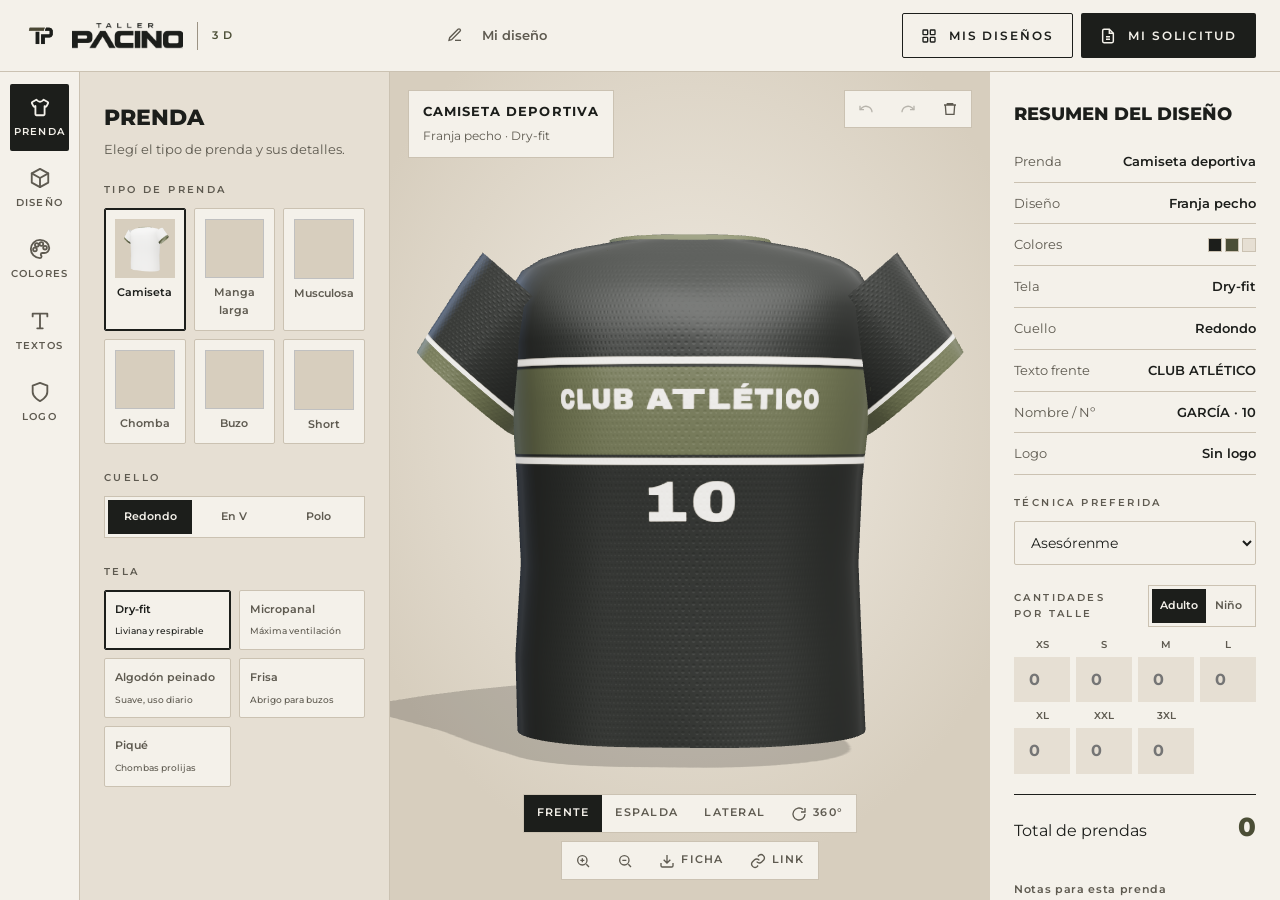
==== commit 291810c1: "Rediseño con la marca Taller Pacino enfocado en clubes - Identidad del manual de marca: beige, oliva" ====
--- a/personalizar.html
+++ b/personalizar.html
@@ -3,12 +3,13 @@
 <head>
   <meta charset="utf-8">
   <meta name="viewport" content="width=device-width, initial-scale=1, viewport-fit=cover">
-  <title>Personalizador 3D | Indumentaria Personalizada</title>
+  <title>Personalizador 3D | Taller Pacino Sport</title>
+  <link rel="icon" href="assets/img/logo-tp.png">
   <meta name="description" content="Diseñá tu indumentaria en 3D: elegí prenda, estilo, colores, escudo, nombre y número, y pedí tu presupuesto.">
-  <meta name="theme-color" content="#10131a">
+  <meta name="theme-color" content="#f4f1ea">
   <link rel="preconnect" href="https://fonts.googleapis.com">
   <link rel="preconnect" href="https://fonts.gstatic.com" crossorigin>
-  <link href="https://fonts.googleapis.com/css2?family=Archivo+Black&family=Bebas+Neue&family=Graduate&family=Inter:wght@400;500;600;700;800&family=Playfair+Display:wght@800&family=Space+Grotesk:wght@500;700&display=swap" rel="stylesheet">
+  <link href="https://fonts.googleapis.com/css2?family=Montserrat:wght@400;500;600;700;800&family=Archivo+Black&family=Bebas+Neue&family=Graduate&family=Playfair+Display:wght@800&family=Space+Grotesk:wght@500;700&display=swap" rel="stylesheet">
   <link rel="stylesheet" href="css/styles.css">
   <script type="importmap">
     { "imports": { "three": "./vendor/three/three.module.min.js", "three/addons/": "./vendor/three/addons/" } }
@@ -18,20 +19,21 @@
 <div class="app">
   <!-- Barra superior -->
   <header class="app-bar">
-    <a href="index.html" class="brand" aria-label="Volver al inicio">
-      <span class="brand-mark" data-cfg="marcaCorta">IP</span>
-      <span class="brand-text"><strong data-cfg="marca">Indumentaria Personalizada</strong><span>PERSONALIZADOR 3D</span></span>
+    <a href="index.html" class="logo" aria-label="Volver al inicio">
+      <img class="tp" src="assets/img/logo-tp.png" alt="">
+      <img class="word" src="assets/img/logo-word-dark.png" alt="Taller Pacino">
+      <span class="sep"></span><span class="line">3D</span>
     </a>
     <div class="app-bar-mid">
       <svg width="16" height="16" viewBox="0 0 24 24" fill="none" stroke="currentColor" stroke-width="2"><path d="M12 20h9"/><path d="M16.5 3.5a2.1 2.1 0 0 1 3 3L7 19l-4 1 1-4z"/></svg>
       <input id="designName" value="Mi diseño" aria-label="Nombre del diseño" maxlength="40">
     </div>
     <div class="app-bar-actions">
-      <button class="btn btn-ghost btn-sm" id="openSaved" title="Mis diseños">
+      <button class="btn btn-outline btn-sm" id="openSaved" title="Mis diseños">
         <svg viewBox="0 0 24 24" fill="none" stroke="currentColor" stroke-width="2"><rect x="3" y="3" width="7" height="7" rx="1"/><rect x="14" y="3" width="7" height="7" rx="1"/><rect x="3" y="14" width="7" height="7" rx="1"/><rect x="14" y="14" width="7" height="7" rx="1"/></svg>
         <span class="btn-label">Mis diseños</span>
       </button>
-      <button class="btn btn-primary btn-sm cart-btn" id="openCart">
+      <button class="btn btn-dark btn-sm cart-btn" id="openCart">
         <svg viewBox="0 0 24 24" fill="none" stroke="currentColor" stroke-width="2.2"><path d="M14 2H6a2 2 0 0 0-2 2v16a2 2 0 0 0 2 2h12a2 2 0 0 0 2-2V8z"/><path d="M14 2v6h6M9 13h6M9 17h6"/></svg>
         <span class="btn-label">Mi solicitud</span>
         <span class="cart-count" id="cartCount" data-n="0">0</span>
@@ -92,7 +94,7 @@
           <div><strong>Arrastrá tu archivo</strong> o hacé clic<br><small>PNG con fondo transparente, JPG o SVG</small></div>
         </div>
         <div id="logoControls" hidden>
-          <div class="logo-preview" style="margin-top: 14px"><img id="logoImg" alt="Logo cargado"><div style="flex:1"><strong style="font-size: 13px">Logo cargado</strong><br><button class="btn btn-ghost btn-sm" id="logoRemove" style="margin-top: 6px">Quitar</button></div></div>
+          <div class="logo-preview" style="margin-top: 14px"><img id="logoImg" alt="Logo cargado"><div style="flex:1"><strong style="font-size: 13px">Logo cargado</strong><br><button class="btn btn-outline btn-sm" id="logoRemove" style="margin-top: 6px">Quitar</button></div></div>
           <div class="group" style="margin-top: 18px"><div class="group-label">Posición</div><div class="seg" id="logoPosSeg"></div></div>
           <div class="group"><div class="group-label">Tamaño <span id="logoSizeVal">100%</span></div><input type="range" class="range" id="logoSize" min="0.6" max="1.6" step="0.05"></div>
         </div>
@@ -146,12 +148,12 @@
         <div class="sizes" id="sizes"></div>
       </div>
       <div class="total-units"><span>Total de prendas</span><strong id="totalUnits">0</strong></div>
-      <div class="field" style="margin: 0"><label for="itemNotes">Notas para esta prenda</label><textarea class="textarea" id="itemNotes" placeholder="Ej.: escudo bordado, sponsor en la espalda, lista de nombres…"></textarea></div>
-      <button class="btn btn-primary btn-block" id="addToCart">
+      <div class="field" style="margin: 0"><label for="itemNotes">Notas para esta prenda</label><textarea class="textarea" id="itemNotes" placeholder="Ej.: escudo bordado, sponsor en la espalda, categorías, lista de nombres…"></textarea></div>
+      <button class="btn btn-oliva btn-block" id="addToCart">
         <svg viewBox="0 0 24 24" fill="none" stroke="currentColor" stroke-width="2.4"><path d="M12 5v14M5 12h14"/></svg>
         Agregar a mi solicitud
       </button>
-      <button class="btn btn-ghost btn-block" id="saveDesign">Guardar en Mis diseños</button>
+      <button class="btn btn-outline btn-block" id="saveDesign">Guardar en Mis diseños</button>
       <p class="note"><svg viewBox="0 0 24 24" fill="none" stroke="currentColor" stroke-width="2"><path d="M12 22s8-4 8-10V5l-8-3-8 3v7c0 6 8 10 8 10z"/></svg>La vista 3D es una referencia. Antes de producir te enviamos la propuesta final para aprobar.</p>
     </aside>
   </div>
--- a/css/styles.css
+++ b/css/styles.css
@@ -1,25 +1,23 @@
 /* =========================================================================
-   Indumentaria Personalizada — estilos
+   Taller Pacino — Línea deportiva
+   Identidad: beige, verde oliva, topo y negro · Montserrat
    ========================================================================= */
 :root {
-  --bg: #0a0c10;
-  --bg-2: #10131a;
-  --surface: #151922;
-  --surface-2: #1c212c;
-  --line: rgba(255, 255, 255, 0.08);
-  --line-2: rgba(255, 255, 255, 0.14);
-  --text: #eef1f6;
-  --muted: #9aa3b2;
-  --accent: #c6ff3d;
-  --accent-ink: #0a0c10;
-  --blue: #3d7bff;
-  --radius: 18px;
-  --radius-sm: 10px;
-  --shadow: 0 20px 60px rgba(0, 0, 0, 0.45);
-  --font: 'Inter', system-ui, -apple-system, Segoe UI, Roboto, sans-serif;
-  --display: 'Archivo Black', 'Inter', sans-serif;
-  --grot: 'Space Grotesk', 'Inter', sans-serif;
-  color-scheme: dark;
+  --bg: #e6dfd3;
+  --surface: #f4f1ea;
+  --sand: #d7cebe;
+  --ink: #1c1e1b;
+  --dark: #24261f;
+  --muted: #5e5a50;
+  --line: #cbc2b2;
+  --oliva: #4b4e36;
+  --oliva-2: #5c6044;
+  --taupe: #9c9384;
+  --white: #ffffff;
+  --font: 'Montserrat', system-ui, -apple-system, 'Segoe UI', sans-serif;
+  --gutter: 72px;
+  --radius: 4px;
+  color-scheme: light;
 }
 
 * { box-sizing: border-box; }
@@ -28,491 +26,454 @@
   margin: 0;
   font-family: var(--font);
   background: var(--bg);
-  color: var(--text);
+  color: var(--ink);
   font-size: 16px;
-  line-height: 1.55;
+  line-height: 1.6;
   -webkit-font-smoothing: antialiased;
 }
 img { max-width: 100%; display: block; }
 a { color: inherit; text-decoration: none; }
 button { font: inherit; color: inherit; cursor: pointer; }
 input, select, textarea { font: inherit; color: inherit; }
-:focus-visible { outline: 2px solid var(--accent); outline-offset: 3px; border-radius: 6px; }
-
-.container { width: min(1200px, 100% - 40px); margin-inline: auto; }
+:focus-visible { outline: 2px solid var(--oliva); outline-offset: 3px; }
+::selection { background: var(--oliva); color: var(--surface); }
+
+.wrap { padding-inline: var(--gutter); max-width: 1600px; margin-inline: auto; }
+
+/* ---------- Tipografía ---------- */
+.eyebrow { font-size: 12px; font-weight: 500; letter-spacing: .4em; text-transform: uppercase; color: var(--oliva); }
+.index { font-size: 18px; color: var(--muted); margin-bottom: 12px; display: block; }
+.title {
+  margin: 0; font-weight: 800; text-transform: uppercase; letter-spacing: -0.02em; line-height: .96;
+  font-size: clamp(40px, 5vw, 72px);
+}
+.title em { font-style: normal; color: var(--oliva); display: block; }
+.lead { font-size: 16px; color: var(--muted); line-height: 1.65; margin: 0; max-width: 46ch; }
+.rule { width: 88px; height: 1.5px; background: var(--ink); border: 0; margin: 0; }
+.tracked { font-size: 12px; font-weight: 600; letter-spacing: .3em; text-transform: uppercase; }
 
 /* ---------- Botones ---------- */
 .btn {
-  display: inline-flex; align-items: center; justify-content: center; gap: 10px;
-  padding: 14px 22px; border-radius: 999px; border: 1px solid transparent;
-  font-weight: 700; font-size: 15px; letter-spacing: 0.01em;
-  transition: transform .2s ease, background .2s ease, border-color .2s ease, box-shadow .2s;
-  white-space: nowrap;
-}
-.btn:hover { transform: translateY(-2px); }
-.btn-primary { background: var(--accent); color: var(--accent-ink); box-shadow: 0 10px 30px rgba(198, 255, 61, 0.25); }
-.btn-primary:hover { box-shadow: 0 14px 40px rgba(198, 255, 61, 0.38); }
-.btn-ghost { border-color: var(--line-2); background: rgba(255, 255, 255, 0.03); }
-.btn-ghost:hover { border-color: rgba(255, 255, 255, 0.35); }
-.btn-sm { padding: 9px 14px; font-size: 13px; }
+  display: inline-flex; align-items: center; justify-content: center; gap: 12px;
+  padding: 17px 28px; border-radius: 2px; border: 1px solid transparent;
+  font-weight: 600; font-size: 12px; letter-spacing: .16em; text-transform: uppercase;
+  transition: background .2s, color .2s, border-color .2s, transform .2s; white-space: nowrap;
+}
+.btn:hover { transform: translateY(-1px); }
+.btn-dark { background: var(--ink); color: var(--surface); }
+.btn-dark:hover { background: var(--oliva); }
+.btn-oliva { background: var(--oliva); color: var(--surface); }
+.btn-oliva:hover { background: var(--ink); }
+.btn-outline { border-color: var(--ink); color: var(--ink); background: transparent; }
+.btn-outline:hover { background: var(--ink); color: var(--surface); }
+.btn-light { background: var(--surface); color: var(--ink); }
+.btn-light:hover { background: var(--white); }
+.btn-outline-light { border-color: rgba(255,255,255,.55); color: var(--surface); }
+.btn-outline-light:hover { background: var(--surface); color: var(--ink); }
+.btn-sm { padding: 12px 18px; }
 .btn-block { width: 100%; }
-.btn svg { width: 18px; height: 18px; }
-
-.tag {
-  display: inline-flex; align-items: center; gap: 8px;
-  padding: 6px 12px; border-radius: 999px; font-size: 12px; font-weight: 700;
-  letter-spacing: .08em; text-transform: uppercase;
-  background: rgba(198, 255, 61, 0.1); color: var(--accent); border: 1px solid rgba(198, 255, 61, 0.25);
-}
-.tag .dot { width: 7px; height: 7px; border-radius: 50%; background: var(--accent); box-shadow: 0 0 12px var(--accent); }
-
-.eyebrow { font-family: var(--grot); font-weight: 700; letter-spacing: .14em; text-transform: uppercase; font-size: 13px; color: var(--accent); }
-h1, h2, h3 { margin: 0; line-height: 1.05; }
-.h-display { font-family: var(--display); text-transform: uppercase; letter-spacing: -0.01em; }
-.section { padding: 110px 0; position: relative; }
-.section-head { display: flex; justify-content: space-between; align-items: end; gap: 30px; margin-bottom: 48px; flex-wrap: wrap; }
-.section-head h2 { font-size: clamp(32px, 4.4vw, 56px); margin-top: 12px; max-width: 20ch; }
-.section-head p { color: var(--muted); max-width: 44ch; margin: 0; }
+.btn svg { width: 16px; height: 16px; }
+
+.tag { display: inline-block; padding: 6px 11px; border: 1px solid var(--line); border-radius: 2px; font-size: 10.5px; font-weight: 500; letter-spacing: .14em; text-transform: uppercase; color: var(--muted); }
 
 /* ---------- Header ---------- */
-.site-header {
-  position: fixed; inset: 0 0 auto 0; z-index: 50;
-  transition: background .3s, border-color .3s, backdrop-filter .3s;
-  border-bottom: 1px solid transparent;
-}
-.site-header.scrolled { background: rgba(10, 12, 16, 0.78); backdrop-filter: blur(14px); border-color: var(--line); }
-.nav { display: flex; align-items: center; justify-content: space-between; height: 74px; gap: 20px; }
-.brand { display: flex; align-items: center; gap: 12px; font-weight: 800; }
-.brand-mark {
-  width: 40px; height: 40px; border-radius: 12px; display: grid; place-items: center;
-  background: var(--accent); color: var(--accent-ink); font-family: var(--display); font-size: 16px;
-  transform: skewX(-8deg);
-}
-.brand-text { display: flex; flex-direction: column; line-height: 1.05; }
-.brand-text strong { font-family: var(--grot); font-size: 15px; letter-spacing: .01em; }
-.brand-text span { font-size: 10px; letter-spacing: .32em; color: var(--accent); font-weight: 800; }
-.nav-links { display: flex; gap: 28px; font-size: 14px; font-weight: 600; color: var(--muted); }
-.nav-links a { transition: color .2s; }
-.nav-links a:hover { color: var(--text); }
-.nav-cta { display: flex; gap: 10px; align-items: center; }
-.menu-btn { display: none; background: none; border: 1px solid var(--line-2); border-radius: 10px; width: 42px; height: 42px; }
+.site-header { position: sticky; top: 0; z-index: 50; background: var(--bg); transition: box-shadow .3s, background .3s; }
+.site-header.scrolled { background: rgba(230, 223, 211, .92); backdrop-filter: blur(10px); box-shadow: 0 1px 0 var(--line); }
+.nav { display: flex; align-items: center; justify-content: space-between; gap: 24px; height: 88px; }
+.logo { display: flex; align-items: center; gap: 14px; }
+.logo .tp { height: 36px; width: auto; }
+.logo .word { height: 32px; width: auto; }
+.logo .sep { width: 1px; height: 28px; background: var(--taupe); }
+.logo .line { font-size: 11px; font-weight: 600; letter-spacing: .4em; color: var(--oliva); }
+.nav-links { display: flex; gap: 36px; }
+.nav-links a { font-size: 11.5px; font-weight: 500; letter-spacing: .16em; text-transform: uppercase; position: relative; padding: 6px 0; }
+.nav-links a::after { content: ''; position: absolute; left: 0; bottom: 0; width: 0; height: 1px; background: var(--ink); transition: width .25s; }
+.nav-links a:hover::after { width: 100%; }
+.menu-btn { display: none; width: 44px; height: 44px; border: 1px solid var(--ink); background: none; border-radius: 2px; place-items: center; }
+.menu-btn svg { width: 20px; height: 20px; }
 
 /* ---------- Hero ---------- */
-.hero {
-  min-height: 100vh; padding-top: 74px; position: relative; overflow: hidden;
-  display: flex; align-items: center;
-  background:
-    radial-gradient(900px 600px at 78% 45%, rgba(61, 123, 255, 0.22), transparent 60%),
-    radial-gradient(700px 500px at 60% 85%, rgba(198, 255, 61, 0.08), transparent 60%),
-    var(--bg);
-}
-.hero::before {
-  content: ''; position: absolute; inset: 0; pointer-events: none;
-  background-image: linear-gradient(var(--line) 1px, transparent 1px), linear-gradient(90deg, var(--line) 1px, transparent 1px);
-  background-size: 64px 64px; mask-image: radial-gradient(ellipse at 65% 50%, #000 10%, transparent 70%);
-  opacity: .5;
-}
-.hero-grid { display: grid; grid-template-columns: 1fr 1.05fr; gap: 30px; align-items: center; position: relative; }
-.hero h1 { font-size: clamp(44px, 6.4vw, 92px); margin: 22px 0; }
-.hero h1 .stroke { -webkit-text-stroke: 2px var(--text); color: transparent; }
-.hero h1 .hl { color: var(--accent); }
-.hero p.lead { font-size: 18px; color: var(--muted); max-width: 48ch; margin: 0 0 32px; }
-.hero-actions { display: flex; gap: 12px; flex-wrap: wrap; }
-.hero-stats { display: flex; gap: 34px; margin-top: 48px; flex-wrap: wrap; }
-.hero-stats div { border-left: 2px solid var(--accent); padding-left: 14px; }
-.hero-stats strong { display: block; font-family: var(--grot); font-size: 15px; }
-.hero-stats span { color: var(--muted); font-size: 13px; }
-
-.stage { position: relative; height: min(78vh, 720px); min-height: 460px; }
-.stage-canvas { position: absolute; inset: 0; cursor: grab; }
-.stage-canvas:active { cursor: grabbing; }
-.stage-ring {
-  position: absolute; left: 50%; bottom: 7%; width: 70%; aspect-ratio: 3.2; transform: translateX(-50%);
-  border-radius: 50%; border: 1px solid rgba(198, 255, 61, 0.35);
-  box-shadow: 0 0 60px rgba(198, 255, 61, 0.15), inset 0 0 40px rgba(198, 255, 61, 0.1);
-  pointer-events: none;
-}
-.stage-ui {
-  position: absolute; left: 50%; bottom: 0; transform: translateX(-50%);
-  display: flex; flex-direction: column; align-items: center; gap: 12px; width: 100%;
-}
-.chip-row { display: flex; gap: 6px; flex-wrap: wrap; justify-content: center; padding: 6px; border-radius: 999px; background: rgba(21, 25, 34, 0.8); border: 1px solid var(--line); backdrop-filter: blur(10px); }
-.chip { border: 0; background: transparent; padding: 8px 14px; border-radius: 999px; font-size: 13px; font-weight: 700; color: var(--muted); transition: .2s; }
-.chip:hover { color: var(--text); }
-.chip.active { background: var(--text); color: var(--bg); }
-.swatch-row { display: flex; gap: 8px; }
-.swatch-row button {
-  width: 30px; height: 30px; border-radius: 50%; border: 2px solid rgba(255, 255, 255, 0.2);
-  background: conic-gradient(var(--c1) 0 50%, var(--c2) 0 100%); transition: transform .2s;
-}
-.swatch-row button:hover, .swatch-row button.active { transform: scale(1.15); border-color: #fff; }
-.stage-hint { position: absolute; top: 12%; right: 4%; font-size: 12px; color: var(--muted); display: flex; gap: 8px; align-items: center; background: rgba(21, 25, 34, 0.7); padding: 8px 12px; border-radius: 999px; border: 1px solid var(--line); }
-.float-card {
-  position: absolute; background: rgba(21, 25, 34, 0.82); border: 1px solid var(--line-2); backdrop-filter: blur(12px);
-  border-radius: 14px; padding: 12px 14px; font-size: 13px; box-shadow: var(--shadow);
-  animation: floaty 6s ease-in-out infinite;
-}
-.float-card strong { display: block; font-family: var(--grot); }
-.float-card span { color: var(--muted); font-size: 12px; }
-.float-card.fc1 { top: 26%; left: 0; }
-.float-card.fc2 { top: 52%; right: 0; animation-delay: -3s; }
-@keyframes floaty { 50% { transform: translateY(-10px); } }
-
-/* ---------- Marquee ---------- */
-.marquee { border-block: 1px solid var(--line); background: var(--accent); color: var(--accent-ink); overflow: hidden; transform: rotate(-1.2deg); margin: 0 -20px; }
-.marquee-track { display: flex; gap: 40px; padding: 16px 0; width: max-content; animation: marquee 28s linear infinite; font-family: var(--display); font-size: 22px; text-transform: uppercase; }
-.marquee-track span { display: inline-flex; align-items: center; gap: 40px; }
-.marquee-track span::after { content: '✦'; font-size: 16px; }
-@keyframes marquee { to { transform: translateX(-50%); } }
-
-/* ---------- Sectores ---------- */
-.sectors { display: grid; grid-template-columns: repeat(3, 1fr); gap: 20px; }
-.sector {
-  position: relative; border-radius: var(--radius); overflow: hidden; padding: 30px; min-height: 600px;
-  background: var(--surface); border: 1px solid var(--line);
-  display: flex; flex-direction: column; justify-content: flex-end; isolation: isolate;
-  transition: transform .35s ease, border-color .35s;
-}
-.sector:hover { transform: translateY(-6px); border-color: var(--line-2); }
-.sector .sector-img { position: absolute; top: 40px; left: 0; right: 0; height: 290px; z-index: -1; display: flex; align-items: center; justify-content: center; }
-.sector .sector-img img { height: 100%; width: auto; max-width: 90%; object-fit: contain; transition: transform .6s ease; filter: drop-shadow(0 20px 30px rgba(0,0,0,.5)); }
-.sector:hover .sector-img img { transform: scale(1.06) rotate(-2deg); }
-.sector::before { content: ''; position: absolute; inset: 0; z-index: -2; background: radial-gradient(circle at 50% 30%, var(--glow, rgba(61,123,255,.25)), transparent 60%); }
-.sector .num { position: absolute; top: 22px; left: 26px; font-family: var(--display); font-size: 14px; color: var(--muted); }
-.sector h3 { font-family: var(--display); font-size: 30px; text-transform: uppercase; }
-.sector p { color: var(--muted); font-size: 15px; margin: 10px 0 18px; }
-.sector ul { list-style: none; padding: 0; margin: 0 0 22px; display: flex; flex-wrap: wrap; gap: 6px; }
-.sector li { font-size: 12px; padding: 5px 10px; border-radius: 999px; background: rgba(255,255,255,.06); border: 1px solid var(--line); }
-.sector .link { font-weight: 700; color: var(--accent); display: inline-flex; gap: 8px; align-items: center; }
-.sector .link::after { content: '→'; transition: transform .2s; }
-.sector:hover .link::after { transform: translateX(4px); }
-
-/* ---------- Productos ---------- */
-.products { display: grid; grid-template-columns: repeat(3, 1fr); gap: 20px; }
-.product {
-  background: linear-gradient(180deg, var(--surface-2), var(--surface)); border: 1px solid var(--line);
-  border-radius: var(--radius); overflow: hidden; display: flex; flex-direction: column; transition: transform .3s, border-color .3s;
-}
-.product:hover { transform: translateY(-5px); border-color: var(--line-2); }
-.product-media { aspect-ratio: 1 / 0.95; display: grid; place-items: center; position: relative; background: radial-gradient(circle at 50% 45%, rgba(255,255,255,.09), transparent 65%); }
-.product-media img { width: 78%; height: 92%; object-fit: contain; transition: opacity .4s, transform .5s ease; }
+.hero { display: grid; grid-template-columns: 1fr minmax(420px, 44vw); min-height: calc(100vh - 88px); min-height: calc(100svh - 88px); }
+.hero-text { display: flex; flex-direction: column; justify-content: center; gap: 30px; padding: 60px 64px 60px var(--gutter); }
+.hero h1 { margin: 0; font-weight: 800; text-transform: uppercase; font-size: clamp(56px, 8vw, 116px); line-height: .92; letter-spacing: -0.03em; }
+.hero h1 em { font-style: normal; color: var(--oliva); display: block; }
+.hero .lead { font-size: 18px; max-width: 34em; }
+.actions { display: flex; gap: 12px; flex-wrap: wrap; }
+.sports-row { display: flex; align-items: center; gap: 22px; flex-wrap: wrap; }
+.sports-row span { font-size: 12px; font-weight: 600; letter-spacing: .3em; }
+.sports-row i { width: 1px; height: 16px; background: var(--taupe); }
+
+.hero-stage { position: relative; background: var(--dark); overflow: hidden; min-height: 560px; color: var(--surface); }
+.hero-stage .bg-num { position: absolute; inset: 0; display: grid; place-items: center; font-weight: 800; font-size: clamp(260px, 34vw, 520px); letter-spacing: -0.06em; color: rgba(255,255,255,.035); line-height: 1; pointer-events: none; user-select: none; }
+.hero-canvas { position: absolute; inset: 70px 0 110px; cursor: grab; }
+.hero-canvas:active { cursor: grabbing; }
+.stage-top { position: absolute; top: 34px; left: 40px; right: 40px; display: flex; justify-content: space-between; gap: 20px; font-size: 10.5px; font-weight: 500; letter-spacing: .3em; color: var(--taupe); text-transform: uppercase; }
+.sport-tabs { position: absolute; left: 50%; bottom: 40px; transform: translateX(-50%); display: flex; border: 1px solid rgba(255,255,255,.18); }
+.sport-tabs button { border: 0; background: transparent; color: var(--surface); padding: 14px 22px; font-size: 10.5px; font-weight: 600; letter-spacing: .24em; text-transform: uppercase; transition: background .2s, color .2s; }
+.sport-tabs button:hover { background: rgba(255,255,255,.08); }
+.sport-tabs button.active { background: var(--surface); color: var(--ink); }
+
+/* ---------- Franja ---------- */
+.band { background: var(--ink); color: var(--surface); overflow: hidden; }
+.band-track { display: flex; width: max-content; animation: band 36s linear infinite; }
+.band-track span { padding: 22px 34px; font-size: 13px; font-weight: 600; letter-spacing: .4em; text-transform: uppercase; white-space: nowrap; display: flex; align-items: center; gap: 68px; }
+.band-track span::after { content: ''; width: 6px; height: 6px; background: var(--oliva-2); transform: rotate(45deg); }
+@keyframes band { to { transform: translateX(-50%); } }
+
+/* ---------- Secciones ---------- */
+.section { padding-block: 140px; }
+.section.alt { background: var(--surface); }
+.section.dark { background: var(--dark); color: var(--surface); }
+.section.dark .index { color: var(--taupe); }
+.section.dark .title em { color: var(--taupe); }
+.section.dark .lead { color: rgba(244,241,234,.65); }
+.sec-head { display: flex; justify-content: space-between; align-items: flex-end; gap: 40px; margin-bottom: 64px; flex-wrap: wrap; }
+.sec-head .lead { max-width: 420px; }
+
+/* Deportes */
+.sports { display: grid; grid-template-columns: repeat(4, 1fr); gap: 20px; }
+.sport-card { background: var(--bg); border-radius: var(--radius); overflow: hidden; display: flex; flex-direction: column; transition: transform .35s ease, box-shadow .35s; }
+.sport-card:hover { transform: translateY(-6px); box-shadow: 0 24px 50px -24px rgba(28,30,27,.35); }
+.sport-media { aspect-ratio: 1 / 1.03; background: var(--sand); display: grid; place-items: center; overflow: hidden; }
+.sport-media img { width: 86%; height: 90%; object-fit: contain; transition: transform .6s ease; }
+.sport-card:hover .sport-media img { transform: scale(1.05); }
+.sport-body { padding: 24px 24px 28px; display: flex; flex-direction: column; gap: 12px; flex: 1; }
+.sport-body h3 { margin: 0; font-size: 24px; font-weight: 800; letter-spacing: .02em; text-transform: uppercase; }
+.sport-body p { margin: 0; font-size: 14px; color: var(--muted); }
+.tags { display: flex; gap: 6px; flex-wrap: wrap; }
+.more { margin-top: auto; padding-top: 6px; font-size: 11.5px; font-weight: 600; letter-spacing: .16em; text-transform: uppercase; color: var(--oliva); display: inline-flex; gap: 10px; align-items: center; }
+.more::after { content: '→'; transition: transform .2s; }
+a:hover > .more::after, .more:hover::after, .sport-card:hover .more::after { transform: translateX(4px); }
+
+/* Nosotros */
+.about { display: grid; grid-template-columns: 1fr 43vw; }
+.about-text { padding: 140px 72px 120px var(--gutter); display: flex; flex-direction: column; gap: 28px; }
+.about-text .big { font-size: 21px; font-weight: 500; line-height: 1.5; margin: 0; max-width: 30em; }
+.about-photo { background: var(--dark) center / cover no-repeat; min-height: 520px; }
+.values { display: grid; grid-template-columns: repeat(4, 1fr); margin-top: 12px; }
+.value { display: flex; flex-direction: column; align-items: center; gap: 16px; text-align: center; padding: 0 10px; }
+.value + .value { border-left: 1px solid var(--line); }
+.value .ic { width: 64px; height: 64px; border-radius: 50%; border: 1px solid var(--ink); display: grid; place-items: center; }
+.value .ic svg { width: 26px; height: 26px; }
+.value span { font-size: 11.5px; font-weight: 500; letter-spacing: .24em; text-transform: uppercase; line-height: 1.6; }
+
+/* Personalizador (demo) */
+.demo { display: grid; grid-template-columns: 330px 1fr 330px; background: var(--surface); color: var(--ink); border-radius: var(--radius); overflow: hidden; min-height: 620px; }
+.demo-opts { background: var(--bg); padding: 32px; display: flex; flex-direction: column; gap: 18px; }
+.demo-steps { display: grid; grid-template-columns: repeat(5, 1fr); }
+.demo-steps span { border-top: 2px solid var(--line); padding-top: 8px; text-transform: uppercase; font-size: 8.5px; font-weight: 600; letter-spacing: .1em; text-align: center; color: var(--muted); }
+.demo-steps span.on { border-color: var(--oliva); }
+.demo-steps span.cur { color: var(--ink); }
+.demo h4 { margin: 0; font-size: 18px; font-weight: 800; text-transform: uppercase; }
+.demo-label { font-size: 10px; font-weight: 600; letter-spacing: .24em; text-transform: uppercase; color: var(--muted); margin-bottom: 8px; }
+.chips { display: flex; flex-wrap: wrap; gap: 6px; }
+.chip { border: 1px solid var(--line); background: var(--surface); padding: 9px 12px; font-size: 11px; font-weight: 600; letter-spacing: .1em; text-transform: uppercase; border-radius: 2px; transition: .2s; }
+.chip:hover { border-color: var(--ink); }
+.chip.active { background: var(--ink); color: var(--surface); border-color: var(--ink); }
+.pal-list { display: grid; grid-template-columns: repeat(5, 1fr); gap: 6px; }
+.pal-list button { height: 34px; border: 1px solid var(--line); border-radius: 2px; background: linear-gradient(90deg, var(--a) 0 50%, var(--b) 50% 80%, var(--c) 80%); transition: transform .15s; }
+.pal-list button:hover { transform: translateY(-2px); }
+.pal-list button.active { outline: 2px solid var(--ink); outline-offset: 2px; }
+.demo-view { position: relative; background: radial-gradient(70% 60% at 50% 45%, #efe9de, var(--sand)); min-height: 460px; }
+.demo-canvas { position: absolute; inset: 0 0 70px; cursor: grab; }
+.demo-views { position: absolute; left: 50%; bottom: 22px; transform: translateX(-50%); display: flex; background: var(--surface); border: 1px solid var(--line); }
+.demo-views button { border: 0; background: transparent; padding: 10px 16px; font-size: 10px; font-weight: 600; letter-spacing: .16em; text-transform: uppercase; color: var(--muted); }
+.demo-views button.active { background: var(--ink); color: var(--surface); }
+.demo-sum { padding: 32px; display: flex; flex-direction: column; gap: 14px; border-left: 1px solid var(--line); }
+.demo-sum dl { margin: 0; display: grid; }
+.demo-sum dl div { display: flex; justify-content: space-between; gap: 10px; padding: 10px 0; border-bottom: 1px solid var(--line); font-size: 13px; }
+.demo-sum dt { color: var(--muted); }
+.demo-sum dd { margin: 0; font-weight: 600; text-align: right; }
+.demo-sum .dots { display: inline-flex; gap: 4px; }
+.demo-sum .dots i { width: 14px; height: 14px; border: 1px solid var(--line); }
+.demo-note { font-size: 12.5px; color: var(--muted); margin: auto 0 0; }
+.demo-cta { margin-top: 40px; }
+
+/* Catálogo */
+.products { display: grid; grid-template-columns: repeat(3, 1fr); gap: 24px; }
+.product { background: var(--surface); border-radius: var(--radius); overflow: hidden; display: flex; flex-direction: column; transition: transform .3s, box-shadow .3s; }
+.product:hover { transform: translateY(-5px); box-shadow: 0 24px 50px -28px rgba(28,30,27,.35); }
+.product-media { position: relative; aspect-ratio: 1.16; background: var(--sand); display: grid; place-items: center; }
+.product-media img { width: 72%; height: 90%; object-fit: contain; transition: opacity .4s, transform .5s; }
 .product-media img.back { position: absolute; opacity: 0; }
 .product:hover .product-media img.front { opacity: 0; }
 .product:hover .product-media img.back { opacity: 1; transform: scale(1.03); }
-.product-media .badge3d { position: absolute; top: 14px; right: 14px; font-size: 11px; font-weight: 800; padding: 4px 8px; border-radius: 6px; background: rgba(0,0,0,.5); border: 1px solid var(--line-2); letter-spacing: .08em; }
-.product-body { padding: 20px 22px 22px; display: flex; flex-direction: column; gap: 8px; flex: 1; }
-.product-body h3 { font-family: var(--grot); font-size: 20px; }
+.product-media .b3d { position: absolute; top: 14px; right: 14px; font-size: 10px; font-weight: 600; letter-spacing: .2em; padding: 5px 8px; border: 1px solid rgba(28,30,27,.25); }
+.product-body { padding: 24px 28px 28px; display: flex; flex-direction: column; gap: 10px; flex: 1; }
+.product-body h3 { margin: 0; font-size: 17px; font-weight: 700; letter-spacing: .06em; text-transform: uppercase; }
 .product-body p { margin: 0; color: var(--muted); font-size: 14px; flex: 1; }
-.product-tags { display: flex; gap: 6px; flex-wrap: wrap; margin: 6px 0 12px; }
-.product-tags span { font-size: 11px; font-weight: 700; padding: 4px 8px; border-radius: 6px; background: rgba(61,123,255,.14); color: #a9c3ff; }
-.skeleton { background: linear-gradient(90deg, rgba(255,255,255,.04), rgba(255,255,255,.09), rgba(255,255,255,.04)); background-size: 200% 100%; animation: sk 1.4s infinite; border-radius: 12px; width: 70%; height: 80%; }
+.product-foot { display: flex; justify-content: space-between; align-items: center; border-top: 1px solid var(--line); padding-top: 14px; margin-top: 8px; }
+.skeleton { width: 60%; height: 70%; background: linear-gradient(90deg, rgba(255,255,255,.15), rgba(255,255,255,.45), rgba(255,255,255,.15)); background-size: 200% 100%; animation: sk 1.4s infinite; }
 @keyframes sk { to { background-position: -200% 0; } }
 
-/* ---------- Plantillas ---------- */
-.templates { display: grid; grid-template-columns: repeat(6, 1fr); gap: 14px; }
-.tpl {
-  background: var(--surface); border: 1px solid var(--line); border-radius: 14px; overflow: hidden; text-align: left; padding: 0;
-  transition: transform .25s, border-color .25s;
-}
-.tpl:hover { transform: translateY(-4px); border-color: var(--accent); }
-.tpl .tpl-img { aspect-ratio: 1; display: grid; place-items: center; background: radial-gradient(circle at 50% 45%, rgba(255,255,255,.08), transparent 70%); }
-.tpl .tpl-img img { width: 86%; height: 86%; object-fit: contain; }
-.tpl .tpl-info { padding: 10px 12px 12px; }
-.tpl strong { display: block; font-size: 13px; font-family: var(--grot); }
-.tpl span { font-size: 11px; color: var(--muted); }
-
-/* ---------- Proceso ---------- */
-.steps { display: grid; grid-template-columns: repeat(4, 1fr); gap: 16px; counter-reset: step; }
-.step { padding: 28px; border-radius: var(--radius); background: var(--surface); border: 1px solid var(--line); position: relative; overflow: hidden; }
-.step::before { counter-increment: step; content: '0' counter(step); font-family: var(--display); font-size: 64px; color: rgba(255,255,255,.05); position: absolute; right: 14px; top: 0; }
-.step .icon { width: 48px; height: 48px; border-radius: 14px; display: grid; place-items: center; background: rgba(198,255,61,.12); color: var(--accent); margin-bottom: 18px; }
-.step .icon svg { width: 24px; height: 24px; }
-.step h3 { font-family: var(--grot); font-size: 19px; margin-bottom: 8px; }
-.step p { color: var(--muted); font-size: 14px; margin: 0; }
-
-/* ---------- Técnicas ---------- */
-.tech { display: grid; grid-template-columns: 1.1fr 1fr; gap: 20px; }
-.tech-card { border-radius: var(--radius); border: 1px solid var(--line); background: var(--surface); padding: 32px; }
-.tech-list { display: grid; gap: 14px; margin-top: 20px; }
-.tech-item { display: grid; grid-template-columns: 44px 1fr; gap: 14px; align-items: start; padding: 16px; border-radius: 14px; background: rgba(255,255,255,.03); border: 1px solid var(--line); }
-.tech-item .ic { width: 44px; height: 44px; border-radius: 12px; display: grid; place-items: center; background: rgba(61,123,255,.16); color: #a9c3ff; }
-.tech-item h4 { margin: 0 0 4px; font-family: var(--grot); font-size: 16px; }
-.tech-item p { margin: 0; color: var(--muted); font-size: 14px; }
-.fabrics { display: grid; grid-template-columns: 1fr 1fr; gap: 12px; margin-top: 20px; }
-.fabric { padding: 18px; border-radius: 14px; border: 1px solid var(--line); background: rgba(255,255,255,.03); }
-.fabric .fx { height: 70px; border-radius: 10px; margin-bottom: 12px; background-color: #2a3242; }
-.fabric strong { font-family: var(--grot); display: block; }
-.fabric span { font-size: 13px; color: var(--muted); }
-.fx-dry { background-image: radial-gradient(circle, rgba(255,255,255,.25) 1.4px, transparent 1.6px); background-size: 8px 8px; }
-.fx-mp { background-image: radial-gradient(circle, rgba(0,0,0,.45) 3px, transparent 3.4px); background-size: 12px 12px; }
-.fx-alg { background-image: repeating-linear-gradient(90deg, rgba(255,255,255,.08) 0 2px, transparent 2px 5px); }
-.fx-fri { background-image: repeating-linear-gradient(45deg, rgba(255,255,255,.07) 0 3px, transparent 3px 7px), radial-gradient(circle at 30% 40%, rgba(255,255,255,.1), transparent 60%); }
-
-/* ---------- CTA ---------- */
-.cta {
-  border-radius: 28px; padding: 64px; position: relative; overflow: hidden;
-  background: linear-gradient(120deg, #1d2a5a, #0f1630 50%, #142010);
-  border: 1px solid var(--line-2); display: grid; grid-template-columns: 1.4fr 1fr; gap: 30px; align-items: center;
-}
-.cta::after { content: ''; position: absolute; width: 500px; height: 500px; right: -120px; top: -160px; background: radial-gradient(circle, rgba(198,255,61,.25), transparent 60%); }
-.cta h2 { font-size: clamp(30px, 4vw, 52px); }
-.cta p { color: #c3cad8; }
-.cta-actions { display: flex; gap: 12px; flex-wrap: wrap; justify-content: flex-end; position: relative; z-index: 1; }
-
-/* ---------- FAQ ---------- */
-.faq { display: grid; gap: 10px; max-width: 860px; }
-.faq details { border: 1px solid var(--line); border-radius: 14px; background: var(--surface); padding: 0 22px; }
-.faq summary { cursor: pointer; padding: 20px 0; font-weight: 700; list-style: none; display: flex; justify-content: space-between; gap: 20px; }
-.faq summary::after { content: '+'; color: var(--accent); font-size: 22px; line-height: 1; transition: transform .2s; }
+/* Proceso */
+.steps { display: grid; grid-template-columns: repeat(6, 1fr); gap: 20px; }
+.step { display: flex; flex-direction: column; gap: 14px; }
+.step-top { display: flex; align-items: center; gap: 10px; }
+.step-top b { width: 52px; height: 52px; flex: none; border-radius: 50%; display: grid; place-items: center; background: var(--dark); color: var(--surface); font-weight: 600; font-size: 16px; }
+.step:nth-child(even) .step-top b { background: var(--taupe); }
+.step-top i { flex: 1; height: 1px; background: var(--taupe); position: relative; }
+.step-top i::after { content: ''; position: absolute; right: 0; top: -3px; width: 7px; height: 7px; border-top: 1px solid var(--taupe); border-right: 1px solid var(--taupe); transform: rotate(45deg); }
+.step:last-child .step-top i { display: none; }
+.step h3 { margin: 0; min-height: 3em; font-size: 13px; font-weight: 700; letter-spacing: .2em; text-transform: uppercase; line-height: 1.5; }
+.step p { margin: 0; font-size: 13.5px; color: var(--muted); flex: 1; }
+.step img { width: 100%; aspect-ratio: 1.2; object-fit: cover; border-radius: 2px; }
+.sub-tracked { font-size: 14px; font-weight: 500; letter-spacing: .4em; color: var(--muted); margin-top: 18px; text-transform: uppercase; }
+
+/* FAQ */
+.faq-grid { display: grid; grid-template-columns: 1fr 1.4fr; gap: 64px; }
+.faq details { border-top: 1px solid var(--line); }
+.faq details:last-child { border-bottom: 1px solid var(--line); }
+.faq summary { cursor: pointer; list-style: none; padding: 24px 0; font-weight: 600; font-size: 16px; display: flex; justify-content: space-between; gap: 20px; }
+.faq summary::-webkit-details-marker { display: none; }
+.faq summary::after { content: '+'; font-weight: 400; font-size: 24px; line-height: 1; color: var(--oliva); transition: transform .2s; }
 .faq details[open] summary::after { transform: rotate(45deg); }
-.faq details p { color: var(--muted); margin: 0 0 20px; }
-
-/* ---------- Footer ---------- */
-.site-footer { border-top: 1px solid var(--line); padding: 60px 0 30px; margin-top: 40px; color: var(--muted); font-size: 14px; }
-.footer-grid { display: grid; grid-template-columns: 1.4fr 1fr 1fr 1fr; gap: 30px; }
-.footer-grid h4 { color: var(--text); font-family: var(--grot); margin: 0 0 14px; }
-.footer-grid ul { list-style: none; padding: 0; margin: 0; display: grid; gap: 8px; }
-.footer-grid a:hover { color: var(--text); }
-.footer-bottom { display: flex; justify-content: space-between; margin-top: 40px; padding-top: 20px; border-top: 1px solid var(--line); flex-wrap: wrap; gap: 10px; }
-
-.wa-float {
-  position: fixed; right: 20px; bottom: 20px; z-index: 60; width: 56px; height: 56px; border-radius: 50%;
-  background: #25d366; display: grid; place-items: center; box-shadow: 0 10px 30px rgba(37, 211, 102, .4); transition: transform .2s;
-}
-.wa-float:hover { transform: scale(1.08); }
+.faq details p { margin: 0 0 24px; color: var(--muted); max-width: 60ch; }
+
+/* CTA */
+.cta { background: var(--oliva); color: var(--surface); padding-block: 110px; }
+.cta .wrap { display: flex; justify-content: space-between; align-items: center; gap: 40px; flex-wrap: wrap; }
+.cta h2 { margin: 0 0 18px; font-size: clamp(32px, 3.8vw, 52px); font-weight: 800; text-transform: uppercase; line-height: 1; letter-spacing: -0.01em; }
+.cta p { margin: 0; color: rgba(244,241,234,.78); max-width: 36em; font-size: 17px; }
+.cta-actions { display: flex; flex-direction: column; gap: 12px; align-items: stretch; }
+
+/* Footer */
+.site-footer { background: var(--ink); color: rgba(244,241,234,.72); padding: 88px 0 40px; font-size: 14px; }
+.foot-grid { display: grid; grid-template-columns: 1.5fr 1fr 1fr 1fr; gap: 40px; }
+.foot-grid h4 { margin: 0 0 16px; font-size: 11px; font-weight: 600; letter-spacing: .3em; color: var(--taupe); }
+.foot-grid ul { list-style: none; margin: 0; padding: 0; display: grid; gap: 10px; }
+.foot-grid a:hover { color: var(--surface); }
+.foot-logo { height: 44px; width: auto; margin-bottom: 20px; }
+.foot-bottom { margin-top: 56px; padding-top: 24px; border-top: 1px solid rgba(255,255,255,.12); display: flex; justify-content: space-between; gap: 16px; flex-wrap: wrap; font-size: 11px; font-weight: 500; letter-spacing: .24em; color: rgba(244,241,234,.45); text-transform: uppercase; }
+
+.wa-float { position: fixed; right: 20px; bottom: 20px; z-index: 60; width: 56px; height: 56px; border-radius: 50%; background: #25d366; display: grid; place-items: center; box-shadow: 0 10px 30px rgba(0,0,0,.25); transition: transform .2s; }
+.wa-float:hover { transform: scale(1.07); }
 .wa-float svg { width: 28px; height: 28px; color: #fff; }
 
-/* Animación de aparición */
-.reveal { opacity: 0; transform: translateY(30px); transition: opacity .8s ease, transform .8s ease; }
+.reveal { opacity: 0; transform: translateY(28px); transition: opacity .8s ease, transform .8s ease; }
 .reveal.in { opacity: 1; transform: none; }
 
 /* =========================================================================
-   PERSONALIZADOR (dashboard)
+   PERSONALIZADOR (personalizar.html)
    ========================================================================= */
-.app { height: 100vh; height: 100dvh; display: grid; grid-template-rows: 64px 1fr; overflow: hidden; }
-.app-bar { display: flex; align-items: center; justify-content: space-between; padding: 0 18px; border-bottom: 1px solid var(--line); background: var(--bg-2); gap: 14px; }
-.app-bar .brand-mark { width: 34px; height: 34px; font-size: 13px; border-radius: 10px; }
+.app { height: 100vh; height: 100dvh; display: grid; grid-template-rows: 72px 1fr; overflow: hidden; }
+.app-bar { display: flex; align-items: center; justify-content: space-between; padding: 0 24px; border-bottom: 1px solid var(--line); background: var(--surface); gap: 14px; }
+.app-bar .logo .tp { height: 30px; }
+.app-bar .logo .word { height: 26px; }
 .app-bar-mid { display: flex; align-items: center; gap: 8px; font-size: 13px; color: var(--muted); }
-.app-bar-mid input { background: transparent; border: 1px solid transparent; border-radius: 8px; padding: 6px 10px; font-weight: 700; color: var(--text); width: 220px; }
-.app-bar-mid input:hover, .app-bar-mid input:focus { border-color: var(--line-2); outline: none; }
+.app-bar-mid input { background: transparent; border: 1px solid transparent; border-radius: 2px; padding: 7px 10px; font-weight: 600; width: 220px; }
+.app-bar-mid input:hover, .app-bar-mid input:focus { border-color: var(--line); outline: none; }
 .app-bar-actions { display: flex; gap: 8px; align-items: center; }
 .cart-btn { position: relative; }
-.cart-count { position: absolute; top: -6px; right: -6px; min-width: 20px; height: 20px; border-radius: 10px; background: var(--accent); color: var(--accent-ink); font-size: 11px; font-weight: 800; display: grid; place-items: center; padding: 0 5px; }
-.cart-count:empty, .cart-count[data-n="0"] { display: none; }
-
-.workspace { display: grid; grid-template-columns: 72px 340px 1fr 320px; min-height: 0; }
-.rail { border-right: 1px solid var(--line); background: var(--bg-2); display: flex; flex-direction: column; padding: 10px 8px; gap: 6px; }
-.rail button {
-  border: 0; background: transparent; border-radius: 12px; padding: 10px 4px; display: flex; flex-direction: column; align-items: center; gap: 4px;
-  font-size: 10.5px; font-weight: 700; color: var(--muted); transition: .2s;
-}
+.cart-count { position: absolute; top: -7px; right: -7px; min-width: 20px; height: 20px; border-radius: 10px; background: var(--oliva); color: var(--surface); font-size: 10px; font-weight: 700; letter-spacing: 0; display: grid; place-items: center; padding: 0 5px; }
+.cart-count[data-n="0"] { display: none; }
+
+.workspace { display: grid; grid-template-columns: 84px 340px 1fr 330px; min-height: 0; }
+.rail { border-right: 1px solid var(--line); background: var(--surface); display: flex; flex-direction: column; padding: 12px 10px; gap: 4px; }
+.rail button { border: 0; background: transparent; border-radius: 2px; padding: 12px 4px; display: flex; flex-direction: column; align-items: center; gap: 6px; font-size: 9.5px; font-weight: 600; letter-spacing: .12em; text-transform: uppercase; color: var(--muted); transition: .2s; }
 .rail button svg { width: 22px; height: 22px; }
-.rail button:hover { color: var(--text); background: rgba(255,255,255,.04); }
-.rail button.active { color: var(--accent-ink); background: var(--accent); }
-
-.panel { border-right: 1px solid var(--line); background: var(--bg); overflow-y: auto; padding: 22px 20px 40px; }
+.rail button:hover { color: var(--ink); background: var(--bg); }
+.rail button.active { color: var(--surface); background: var(--ink); }
+
+.panel { border-right: 1px solid var(--line); background: var(--bg); overflow-y: auto; padding: 28px 24px 40px; }
 .panel-section { display: none; }
 .panel-section.active { display: block; animation: fadeIn .3s ease; }
 @keyframes fadeIn { from { opacity: 0; transform: translateX(-6px); } }
-.panel h2 { font-family: var(--grot); font-size: 20px; margin-bottom: 4px; }
-.panel .sub { color: var(--muted); font-size: 13px; margin: 0 0 18px; }
-.group { margin-bottom: 24px; }
-.group-label { font-size: 11px; text-transform: uppercase; letter-spacing: .12em; font-weight: 800; color: var(--muted); margin-bottom: 10px; display: flex; justify-content: space-between; align-items: center; }
+.panel h2 { margin: 0 0 4px; font-size: 22px; font-weight: 800; text-transform: uppercase; }
+.panel .sub { color: var(--muted); font-size: 13px; margin: 0 0 22px; }
+.group { margin-bottom: 26px; }
+.group-label { font-size: 10px; font-weight: 600; letter-spacing: .24em; text-transform: uppercase; color: var(--muted); margin-bottom: 10px; display: flex; justify-content: space-between; align-items: center; gap: 10px; }
 
 .opt-grid { display: grid; grid-template-columns: repeat(2, 1fr); gap: 8px; }
 .opt-grid.cols-3 { grid-template-columns: repeat(3, 1fr); }
-.opt {
-  border: 1px solid var(--line); background: var(--surface); border-radius: 12px; padding: 10px; text-align: center;
-  font-size: 12px; font-weight: 700; color: var(--muted); transition: .2s; display: flex; flex-direction: column; align-items: center; gap: 6px;
-}
-.opt:hover { border-color: var(--line-2); color: var(--text); }
-.opt.active { border-color: var(--accent); color: var(--text); box-shadow: inset 0 0 0 1px var(--accent); background: rgba(198,255,61,.06); }
-.opt img { width: 100%; aspect-ratio: 1; object-fit: contain; }
-.opt .pat { width: 100%; aspect-ratio: 1.3; border-radius: 8px; border: 1px solid var(--line); }
-
-.color-rows { display: grid; gap: 10px; }
-.color-row { display: grid; grid-template-columns: 1fr auto; align-items: center; gap: 10px; padding: 8px 10px; border-radius: 12px; background: var(--surface); border: 1px solid var(--line); }
-.color-row label { font-size: 13px; font-weight: 600; }
+.opt { border: 1px solid var(--line); background: var(--surface); border-radius: 2px; padding: 10px; text-align: center; font-size: 11px; font-weight: 600; color: var(--muted); transition: .2s; display: flex; flex-direction: column; align-items: center; gap: 6px; }
+.opt:hover { border-color: var(--ink); color: var(--ink); }
+.opt.active { border-color: var(--ink); color: var(--ink); box-shadow: inset 0 0 0 1px var(--ink); }
+.opt img { width: 100%; aspect-ratio: 1; object-fit: contain; background: var(--sand); }
+.opt .pat { width: 100%; aspect-ratio: 1.3; border: 1px solid var(--line); }
+
+.color-rows { display: grid; gap: 8px; }
+.color-row { display: grid; grid-template-columns: 1fr auto; align-items: center; gap: 10px; padding: 9px 12px; background: var(--surface); border: 1px solid var(--line); cursor: pointer; }
+.color-row label { font-size: 13px; font-weight: 500; cursor: pointer; }
 .color-row .cr-right { display: flex; align-items: center; gap: 8px; }
-.color-row code { font-size: 11px; color: var(--muted); text-transform: uppercase; }
-.color-input { width: 34px; height: 34px; border-radius: 9px; border: 2px solid var(--line-2); padding: 0; background: none; cursor: pointer; overflow: hidden; }
+.color-row code { font-size: 10.5px; color: var(--muted); text-transform: uppercase; }
+.color-row.active { border-color: var(--ink); box-shadow: inset 0 0 0 1px var(--ink); }
+.color-input { width: 32px; height: 32px; border: 1px solid var(--line); padding: 0; background: none; cursor: pointer; }
 .color-input::-webkit-color-swatch-wrapper { padding: 0; }
-.color-input::-webkit-color-swatch { border: 0; border-radius: 6px; }
-.color-input::-moz-color-swatch { border: 0; border-radius: 6px; }
-.color-row.active { border-color: var(--accent); }
-.swatches { display: grid; grid-template-columns: repeat(8, 1fr); gap: 6px; margin-top: 12px; }
-.swatches button { aspect-ratio: 1; border-radius: 8px; border: 1px solid rgba(255,255,255,.15); transition: transform .15s; }
+.color-input::-webkit-color-swatch { border: 0; }
+.color-input::-moz-color-swatch { border: 0; }
+.swatches { display: grid; grid-template-columns: repeat(8, 1fr); gap: 5px; margin-top: 12px; }
+.swatches button { aspect-ratio: 1; border: 1px solid rgba(28,30,27,.18); transition: transform .15s; }
 .swatches button:hover { transform: scale(1.12); }
-.palettes { display: grid; grid-template-columns: repeat(5, 1fr); gap: 8px; }
-.palettes button { height: 34px; border-radius: 9px; border: 1px solid var(--line-2); background: linear-gradient(90deg, var(--a) 0 45%, var(--b) 45% 80%, var(--c) 80%); transition: transform .15s; }
+.palettes { display: grid; grid-template-columns: repeat(5, 1fr); gap: 6px; }
+.palettes button { height: 32px; border: 1px solid var(--line); background: linear-gradient(90deg, var(--a) 0 45%, var(--b) 45% 80%, var(--c) 80%); transition: transform .15s; }
 .palettes button:hover { transform: translateY(-2px); }
 
 .field { display: grid; gap: 6px; margin-bottom: 12px; }
-.field label { font-size: 12px; font-weight: 700; color: var(--muted); }
-.input, .select, .textarea {
-  width: 100%; background: var(--surface); border: 1px solid var(--line-2); border-radius: 10px; padding: 11px 12px; font-size: 14px; transition: border-color .2s;
-}
-.input:focus, .select:focus, .textarea:focus { border-color: var(--accent); outline: none; }
+.field label { font-size: 11px; font-weight: 600; letter-spacing: .06em; color: var(--muted); }
+.input, .select, .textarea { width: 100%; background: var(--surface); border: 1px solid var(--line); border-radius: 2px; padding: 11px 12px; font-size: 14px; transition: border-color .2s; }
+.input:focus, .select:focus, .textarea:focus { border-color: var(--ink); outline: none; }
 .textarea { min-height: 90px; resize: vertical; }
 .row2 { display: grid; grid-template-columns: 1fr 1fr; gap: 10px; }
-.toggle { display: flex; align-items: center; justify-content: space-between; gap: 10px; font-size: 13px; font-weight: 600; padding: 8px 0; }
+.toggle { display: flex; align-items: center; justify-content: space-between; gap: 10px; font-size: 13px; font-weight: 500; padding: 8px 0; }
 .switch { position: relative; width: 42px; height: 24px; flex: none; }
 .switch input { opacity: 0; width: 0; height: 0; }
-.switch span { position: absolute; inset: 0; border-radius: 999px; background: var(--surface-2); border: 1px solid var(--line-2); transition: .2s; cursor: pointer; }
-.switch span::before { content: ''; position: absolute; width: 18px; height: 18px; top: 2px; left: 2px; border-radius: 50%; background: var(--muted); transition: .2s; }
-.switch input:checked + span { background: var(--accent); }
-.switch input:checked + span::before { transform: translateX(18px); background: var(--accent-ink); }
-
-.seg { display: flex; background: var(--surface); border: 1px solid var(--line); border-radius: 10px; padding: 3px; }
-.seg button { flex: 1; border: 0; background: transparent; padding: 8px; font-size: 12px; font-weight: 700; color: var(--muted); border-radius: 8px; }
-.seg button.active { background: var(--surface-2); color: var(--text); box-shadow: 0 1px 0 rgba(255,255,255,.06) inset; }
-
-.drop {
-  border: 1.5px dashed var(--line-2); border-radius: 14px; padding: 22px; text-align: center; color: var(--muted); font-size: 13px; cursor: pointer; transition: .2s;
-  display: grid; place-items: center; gap: 8px;
-}
-.drop:hover, .drop.over { border-color: var(--accent); color: var(--text); background: rgba(198,255,61,.04); }
+.switch span { position: absolute; inset: 0; border-radius: 999px; background: var(--sand); border: 1px solid var(--line); transition: .2s; cursor: pointer; }
+.switch span::before { content: ''; position: absolute; width: 18px; height: 18px; top: 2px; left: 2px; border-radius: 50%; background: var(--surface); box-shadow: 0 1px 2px rgba(0,0,0,.2); transition: .2s; }
+.switch input:checked + span { background: var(--oliva); border-color: var(--oliva); }
+.switch input:checked + span::before { transform: translateX(18px); }
+.switch input:focus-visible + span { outline: 2px solid var(--oliva); outline-offset: 2px; }
+
+.seg { display: flex; background: var(--surface); border: 1px solid var(--line); padding: 3px; }
+.seg button { flex: 1; border: 0; background: transparent; padding: 8px; font-size: 11px; font-weight: 600; color: var(--muted); }
+.seg button.active { background: var(--ink); color: var(--surface); }
+
+.drop { border: 1.5px dashed var(--taupe); padding: 24px; text-align: center; color: var(--muted); font-size: 13px; cursor: pointer; transition: .2s; display: grid; place-items: center; gap: 8px; background: var(--surface); }
+.drop:hover, .drop.over { border-color: var(--ink); color: var(--ink); }
 .drop svg { width: 28px; height: 28px; }
-.logo-preview { display: flex; align-items: center; gap: 12px; padding: 10px; border-radius: 12px; background: var(--surface); border: 1px solid var(--line); }
-.logo-preview img { width: 56px; height: 56px; object-fit: contain; background: repeating-conic-gradient(#2a2f3a 0 25%, #1f232c 0 50%) 0 0 / 12px 12px; border-radius: 8px; }
-.range { width: 100%; accent-color: var(--accent); }
-
-/* Visor central */
-.viewer {
-  position: relative; min-height: 0; overflow: hidden;
-  background:
-    radial-gradient(60% 55% at 50% 45%, #2b3242 0%, #161a23 55%, #0d1015 100%);
-}
-.viewer::after { content: ''; position: absolute; inset: 0; pointer-events: none; background-image: radial-gradient(rgba(255,255,255,.05) 1px, transparent 1px); background-size: 22px 22px; mask-image: radial-gradient(circle at 50% 50%, transparent 30%, #000 80%); }
+.logo-preview { display: flex; align-items: center; gap: 12px; padding: 10px; background: var(--surface); border: 1px solid var(--line); }
+.logo-preview img { width: 56px; height: 56px; object-fit: contain; background: repeating-conic-gradient(#e6dfd3 0 25%, #f4f1ea 0 50%) 0 0 / 12px 12px; }
+.range { width: 100%; accent-color: var(--oliva); }
+
+.viewer { position: relative; min-height: 0; overflow: hidden; background: radial-gradient(60% 55% at 50% 42%, #f1ece3 0%, var(--sand) 100%); }
 .viewer-canvas { position: absolute; inset: 0; cursor: grab; }
 .viewer-canvas:active { cursor: grabbing; }
-.viewer-top { position: absolute; top: 16px; left: 16px; right: 16px; display: flex; align-items: flex-start; justify-content: space-between; gap: 10px; z-index: 2; pointer-events: none; flex-wrap: wrap; }
+.viewer-top { position: absolute; top: 18px; left: 18px; right: 18px; display: flex; justify-content: space-between; align-items: flex-start; gap: 10px; z-index: 2; pointer-events: none; flex-wrap: wrap; }
 .viewer-top > * { pointer-events: auto; }
-.viewer-title { background: rgba(10,12,16,.6); border: 1px solid var(--line); border-radius: 12px; padding: 10px 14px; backdrop-filter: blur(8px); }
-.viewer-title strong { font-family: var(--grot); display: block; }
+.viewer-title { background: var(--surface); border: 1px solid var(--line); padding: 10px 14px; }
+.viewer-title strong { display: block; font-size: 13px; text-transform: uppercase; letter-spacing: .08em; }
 .viewer-title span { font-size: 12px; color: var(--muted); }
-.viewer-tools { position: absolute; left: 50%; bottom: 18px; transform: translateX(-50%); z-index: 2; display: flex; gap: 8px; align-items: center; flex-wrap: wrap; justify-content: center; width: calc(100% - 32px); }
-.tool-group { display: flex; gap: 2px; padding: 4px; border-radius: 12px; background: rgba(10,12,16,.72); border: 1px solid var(--line-2); backdrop-filter: blur(10px); }
-.tool-group button { border: 0; background: transparent; padding: 8px 12px; border-radius: 9px; font-size: 12px; font-weight: 700; color: var(--muted); display: inline-flex; align-items: center; gap: 6px; }
-.tool-group button:hover { color: var(--text); background: rgba(255,255,255,.06); }
-.tool-group button.active { color: var(--accent-ink); background: var(--accent); }
+.viewer-tools { position: absolute; left: 50%; bottom: 20px; transform: translateX(-50%); z-index: 2; display: flex; gap: 8px; align-items: center; flex-wrap: wrap; justify-content: center; width: calc(100% - 32px); }
+.tool-group { display: flex; background: var(--surface); border: 1px solid var(--line); }
+.tool-group button { border: 0; background: transparent; padding: 10px 13px; font-size: 10.5px; font-weight: 600; letter-spacing: .12em; text-transform: uppercase; color: var(--muted); display: inline-flex; align-items: center; gap: 6px; }
+.tool-group button:hover { color: var(--ink); background: var(--bg); }
+.tool-group button.active { color: var(--surface); background: var(--ink); }
 .tool-group button svg { width: 16px; height: 16px; }
-.loading { position: absolute; inset: 0; display: grid; place-items: center; z-index: 3; background: rgba(13,16,21,.4); transition: opacity .3s; }
+.loading { position: absolute; inset: 0; display: grid; place-items: center; z-index: 3; background: rgba(215,206,190,.4); transition: opacity .3s; }
 .loading.hide { opacity: 0; pointer-events: none; }
-.spinner { width: 40px; height: 40px; border-radius: 50%; border: 3px solid rgba(255,255,255,.1); border-top-color: var(--accent); animation: spin .8s linear infinite; }
+.spinner { width: 38px; height: 38px; border-radius: 50%; border: 2px solid var(--line); border-top-color: var(--ink); animation: spin .8s linear infinite; }
 @keyframes spin { to { transform: rotate(360deg); } }
 
-/* Panel derecho */
-.summary { border-left: 1px solid var(--line); background: var(--bg-2); overflow-y: auto; padding: 22px 20px 30px; display: flex; flex-direction: column; gap: 18px; }
-.summary h3 { font-family: var(--grot); font-size: 16px; }
-.spec { display: grid; gap: 0; border: 1px solid var(--line); border-radius: 14px; overflow: hidden; }
-.spec div { display: flex; justify-content: space-between; gap: 10px; padding: 10px 14px; font-size: 13px; border-bottom: 1px solid var(--line); }
-.spec div:last-child { border-bottom: 0; }
+.summary { background: var(--surface); overflow-y: auto; padding: 28px 24px 30px; display: flex; flex-direction: column; gap: 20px; }
+.summary h3 { margin: 0; font-size: 18px; font-weight: 800; text-transform: uppercase; }
+.spec { display: grid; }
+.spec div { display: flex; justify-content: space-between; gap: 10px; padding: 10px 0; border-bottom: 1px solid var(--line); font-size: 13px; }
 .spec dt { color: var(--muted); }
-.spec dd { margin: 0; font-weight: 700; text-align: right; display: flex; gap: 6px; align-items: center; }
+.spec dd { margin: 0; font-weight: 600; text-align: right; display: flex; gap: 6px; align-items: center; }
 .spec .dots { display: inline-flex; gap: 3px; }
-.spec .dots i { width: 14px; height: 14px; border-radius: 4px; border: 1px solid rgba(255,255,255,.2); }
+.spec .dots i { width: 14px; height: 14px; border: 1px solid var(--line); }
 .sizes { display: grid; grid-template-columns: repeat(4, 1fr); gap: 6px; }
 .size { display: grid; gap: 4px; text-align: center; }
-.size label { font-size: 11px; font-weight: 800; color: var(--muted); }
-.size input { width: 100%; text-align: center; background: var(--surface); border: 1px solid var(--line-2); border-radius: 8px; padding: 8px 2px; font-weight: 700; }
-.size input:focus { border-color: var(--accent); outline: none; }
-.total-units { display: flex; justify-content: space-between; align-items: baseline; padding: 12px 14px; border-radius: 12px; background: rgba(198,255,61,.07); border: 1px solid rgba(198,255,61,.2); }
-.total-units strong { font-family: var(--display); font-size: 24px; color: var(--accent); }
-.note { font-size: 12px; color: var(--muted); display: flex; gap: 8px; align-items: flex-start; }
-.note svg { width: 16px; height: 16px; flex: none; margin-top: 1px; color: var(--accent); }
-
-/* Drawer / modales */
-.overlay { position: fixed; inset: 0; background: rgba(0,0,0,.55); backdrop-filter: blur(4px); z-index: 80; opacity: 0; pointer-events: none; transition: opacity .3s; }
+.size label { font-size: 10px; font-weight: 600; color: var(--muted); }
+.size input { width: 100%; text-align: center; background: var(--bg); border: 1px solid transparent; padding: 9px 2px; font-weight: 700; }
+.size input:focus { border-color: var(--ink); outline: none; }
+.total-units { display: flex; justify-content: space-between; align-items: baseline; padding: 12px 0; border-top: 1px solid var(--ink); }
+.total-units strong { font-size: 26px; font-weight: 800; color: var(--oliva); }
+.note { font-size: 12px; color: var(--muted); display: flex; gap: 8px; align-items: flex-start; margin: 0; }
+.note svg { width: 16px; height: 16px; flex: none; margin-top: 1px; color: var(--oliva); }
+
+.overlay { position: fixed; inset: 0; background: rgba(28,30,27,.45); backdrop-filter: blur(3px); z-index: 80; opacity: 0; pointer-events: none; transition: opacity .3s; }
 .overlay.open { opacity: 1; pointer-events: auto; }
-.drawer {
-  position: fixed; top: 0; right: 0; bottom: 0; width: min(560px, 100%); z-index: 90; background: var(--bg-2); border-left: 1px solid var(--line-2);
-  transform: translateX(100%); transition: transform .4s cubic-bezier(.2,.8,.2,1); display: flex; flex-direction: column;
-}
+.drawer { position: fixed; top: 0; right: 0; bottom: 0; width: min(560px, 100%); z-index: 90; background: var(--surface); transform: translateX(100%); transition: transform .4s cubic-bezier(.2,.8,.2,1); display: flex; flex-direction: column; }
 .drawer.open { transform: none; }
-.drawer-head { display: flex; justify-content: space-between; align-items: center; padding: 20px 24px; border-bottom: 1px solid var(--line); }
-.drawer-head h2 { font-family: var(--grot); font-size: 22px; }
-.drawer-body { overflow-y: auto; padding: 20px 24px 30px; flex: 1; }
-.drawer-foot { padding: 16px 24px; border-top: 1px solid var(--line); display: grid; gap: 10px; }
-.icon-btn { width: 38px; height: 38px; border-radius: 10px; border: 1px solid var(--line-2); background: transparent; display: grid; place-items: center; }
+.drawer-head { display: flex; justify-content: space-between; align-items: center; padding: 22px 26px; border-bottom: 1px solid var(--line); }
+.drawer-head h2 { margin: 0; font-size: 20px; font-weight: 800; text-transform: uppercase; }
+.drawer-body { overflow-y: auto; padding: 22px 26px 30px; flex: 1; }
+.icon-btn { width: 38px; height: 38px; border: 1px solid var(--line); background: transparent; display: grid; place-items: center; }
 .icon-btn svg { width: 18px; height: 18px; }
-.icon-btn:hover { border-color: rgba(255,255,255,.35); }
-
-.cart-item { display: grid; grid-template-columns: 84px 1fr auto; gap: 14px; padding: 12px; border: 1px solid var(--line); border-radius: 14px; background: var(--surface); margin-bottom: 10px; align-items: center; }
-.cart-item img { width: 84px; height: 84px; object-fit: contain; border-radius: 10px; background: radial-gradient(circle, #2b3242, #161a23); }
-.cart-item h4 { margin: 0 0 4px; font-family: var(--grot); font-size: 15px; }
+.icon-btn:hover { border-color: var(--ink); }
+.cart-item { display: grid; grid-template-columns: 84px 1fr auto; gap: 14px; padding: 12px; border: 1px solid var(--line); background: var(--bg); margin-bottom: 10px; align-items: center; }
+.cart-item img { width: 84px; height: 84px; object-fit: contain; background: var(--sand); }
+.cart-item h4 { margin: 0 0 4px; font-size: 14px; font-weight: 700; }
 .cart-item p { margin: 0; color: var(--muted); font-size: 12px; }
 .cart-item .ci-actions { display: flex; flex-direction: column; gap: 6px; }
 .empty { text-align: center; padding: 40px 10px; color: var(--muted); }
 .empty svg { width: 46px; height: 46px; margin: 0 auto 10px; opacity: .5; }
-.sector-pick { display: grid; grid-template-columns: repeat(3, 1fr); gap: 8px; margin-bottom: 14px; }
+.sector-pick { display: grid; grid-template-columns: repeat(5, 1fr); gap: 6px; margin-bottom: 14px; }
 .sector-pick label { cursor: pointer; }
 .sector-pick input { position: absolute; opacity: 0; }
-.sector-pick span { display: block; text-align: center; padding: 12px 6px; border-radius: 12px; border: 1px solid var(--line-2); font-weight: 700; font-size: 13px; transition: .2s; }
-.sector-pick input:checked + span { border-color: var(--accent); background: rgba(198,255,61,.08); color: var(--accent); }
-.sector-pick input:focus-visible + span { outline: 2px solid var(--accent); outline-offset: 2px; }
-.form-title { font-family: var(--grot); font-size: 16px; margin: 24px 0 12px; }
+.sector-pick span { display: block; text-align: center; padding: 12px 4px; border: 1px solid var(--line); font-weight: 600; font-size: 11.5px; transition: .2s; background: var(--surface); }
+.sector-pick input:checked + span { border-color: var(--ink); background: var(--ink); color: var(--surface); }
+.sector-pick input:focus-visible + span { outline: 2px solid var(--oliva); outline-offset: 2px; }
+.form-title { font-size: 14px; font-weight: 700; letter-spacing: .14em; text-transform: uppercase; margin: 26px 0 12px; }
 .success { text-align: center; padding: 30px 10px; }
-.success .check { width: 72px; height: 72px; border-radius: 50%; margin: 0 auto 16px; background: rgba(198,255,61,.12); color: var(--accent); display: grid; place-items: center; }
-.success .check svg { width: 36px; height: 36px; }
-.success h3 { font-family: var(--grot); font-size: 22px; margin-bottom: 8px; }
+.success .check { width: 72px; height: 72px; border-radius: 50%; margin: 0 auto 16px; border: 1px solid var(--oliva); color: var(--oliva); display: grid; place-items: center; }
+.success .check svg { width: 34px; height: 34px; }
+.success h3 { margin: 0 0 8px; font-size: 22px; font-weight: 800; text-transform: uppercase; }
 .success p { color: var(--muted); }
 .saved-grid { display: grid; grid-template-columns: repeat(2, 1fr); gap: 10px; }
-.saved { border: 1px solid var(--line); background: var(--surface); border-radius: 14px; overflow: hidden; position: relative; }
+.saved { border: 1px solid var(--line); background: var(--bg); position: relative; }
 .saved button.open { border: 0; background: transparent; padding: 0; width: 100%; text-align: left; }
-.saved img { width: 100%; aspect-ratio: 1; object-fit: contain; background: radial-gradient(circle, #2b3242, #161a23); }
-.saved .si { padding: 8px 10px; font-size: 12px; }
-.saved .si strong { display: block; font-size: 13px; }
-.saved .del { position: absolute; top: 6px; right: 6px; width: 28px; height: 28px; border-radius: 8px; background: rgba(0,0,0,.6); border: 1px solid var(--line-2); display: grid; place-items: center; }
+.saved img { width: 100%; aspect-ratio: 1; object-fit: contain; background: var(--sand); }
+.saved .si { padding: 8px 10px; font-size: 12px; color: var(--muted); }
+.saved .si strong { display: block; font-size: 13px; color: var(--ink); }
+.saved .del { position: absolute; top: 6px; right: 6px; width: 28px; height: 28px; background: var(--surface); border: 1px solid var(--line); display: grid; place-items: center; }
 .saved .del svg { width: 14px; height: 14px; }
-
-.toast {
-  position: fixed; left: 50%; bottom: 24px; transform: translate(-50%, 30px); z-index: 120; opacity: 0;
-  background: var(--text); color: var(--bg); padding: 12px 18px; border-radius: 12px; font-weight: 700; font-size: 14px;
-  transition: .3s; pointer-events: none; box-shadow: var(--shadow);
-}
+.toast { position: fixed; left: 50%; bottom: 24px; transform: translate(-50%, 30px); z-index: 120; opacity: 0; background: var(--ink); color: var(--surface); padding: 13px 20px; font-weight: 600; font-size: 13px; transition: .3s; pointer-events: none; }
 .toast.show { opacity: 1; transform: translate(-50%, 0); }
-
-.mobile-tabs { display: none; }
 
 /* ---------- Responsive ---------- */
 @media (max-width: 1280px) {
-  .workspace { grid-template-columns: 72px 310px 1fr 290px; }
+  :root { --gutter: 48px; }
+  .nav-links { gap: 24px; }
+  .steps { grid-template-columns: repeat(3, 1fr); row-gap: 40px; }
+  .demo { grid-template-columns: 290px 1fr 290px; }
+  .workspace { grid-template-columns: 80px 310px 1fr 290px; }
 }
 @media (max-width: 1100px) {
   .nav-links { display: none; }
-  .hero-grid { grid-template-columns: 1fr; padding-top: 30px; }
-  .stage { height: 560px; }
-  .sectors, .products { grid-template-columns: 1fr 1fr; }
-  .templates { grid-template-columns: repeat(3, 1fr); }
-  .steps { grid-template-columns: 1fr 1fr; }
-  .tech, .cta { grid-template-columns: 1fr; }
-  .cta-actions { justify-content: flex-start; }
-  .footer-grid { grid-template-columns: 1fr 1fr; }
+  .hero { grid-template-columns: 1fr; min-height: 0; }
+  .hero-text { padding: 56px var(--gutter) 64px; }
+  .hero-stage { min-height: 620px; }
+  .sports { grid-template-columns: repeat(2, 1fr); }
+  .about { grid-template-columns: 1fr; }
+  .about-text { padding: 100px var(--gutter) 80px; }
+  .about-photo { min-height: 420px; }
+  .demo { grid-template-columns: 1fr; }
+  .demo-view { min-height: 480px; order: -1; }
+  .demo-sum { border-left: 0; border-top: 1px solid var(--line); }
+  .products { grid-template-columns: repeat(2, 1fr); }
+  .faq-grid { grid-template-columns: 1fr; gap: 32px; }
+  .foot-grid { grid-template-columns: 1fr 1fr; }
   /* App: visor arriba, panel abajo */
-  .app { height: auto; min-height: 100dvh; overflow: visible; grid-template-rows: 64px auto; }
+  .app { height: auto; min-height: 100dvh; overflow: visible; grid-template-rows: 72px auto; }
   .workspace { grid-template-columns: 1fr; }
   .viewer { order: 1; height: 58vh; min-height: 380px; position: sticky; top: 0; z-index: 5; }
   .rail { order: 2; flex-direction: row; overflow-x: auto; border-right: 0; border-bottom: 1px solid var(--line); position: sticky; top: 58vh; z-index: 6; }
   .rail button { flex: 1; min-width: 64px; }
   .panel { order: 3; border-right: 0; overflow: visible; }
-  .summary { order: 4; border-left: 0; border-top: 1px solid var(--line); overflow: visible; }
+  .summary { order: 4; border-top: 1px solid var(--line); overflow: visible; }
   .app-bar-mid { display: none; }
 }
 @media (max-width: 720px) {
-  .section { padding: 80px 0; }
-  .sectors, .products, .steps, .fabrics { grid-template-columns: 1fr; }
-  .templates { grid-template-columns: repeat(2, 1fr); }
-  .footer-grid { grid-template-columns: 1fr; }
-  .cta { padding: 34px 24px; }
-  .float-card { display: none; }
-  .stage { height: 480px; min-height: 0; }
-  .nav-cta .btn-ghost { display: none; }
-  .hero-stats { gap: 18px; }
+  :root { --gutter: 20px; }
+  .section { padding-block: 88px; }
+  .nav { height: 72px; }
+  .logo .word { height: 24px; }
+  .logo .tp { height: 28px; }
+  .logo .sep, .logo .line { display: none; }
+  .nav .btn { padding: 12px 14px; font-size: 10.5px; letter-spacing: .1em; }
+  .hero h1 { font-size: 64px; }
+  .hero-stage { min-height: 520px; }
+  .hero-canvas { inset: 60px 0 96px; }
+  .stage-top span:last-child { display: none; }
+  .sport-tabs { bottom: 24px; }
+  .sport-tabs button { padding: 12px 12px; letter-spacing: .12em; }
+  .sports, .products { grid-template-columns: 1fr; }
+  .values { grid-template-columns: repeat(2, 1fr); row-gap: 28px; }
+  .value:nth-child(3) { border-left: 0; }
+  .steps { grid-template-columns: 1fr 1fr; }
+  .step-top i { display: none; }
+  .foot-grid { grid-template-columns: 1fr; }
+  .cta { padding-block: 80px; }
+  .cta-actions { width: 100%; }
+  .app-bar { padding: 0 14px; }
+  .app-bar .logo .word { display: none; }
   .app-bar .btn-label { display: none; }
   .viewer { height: 52vh; }
   .rail { top: 52vh; }
   .tool-group button span { display: none; }
+  .sector-pick { grid-template-columns: repeat(3, 1fr); }
 }
 @media (prefers-reduced-motion: reduce) {
   *, *::before, *::after { animation: none !important; transition: none !important; }
